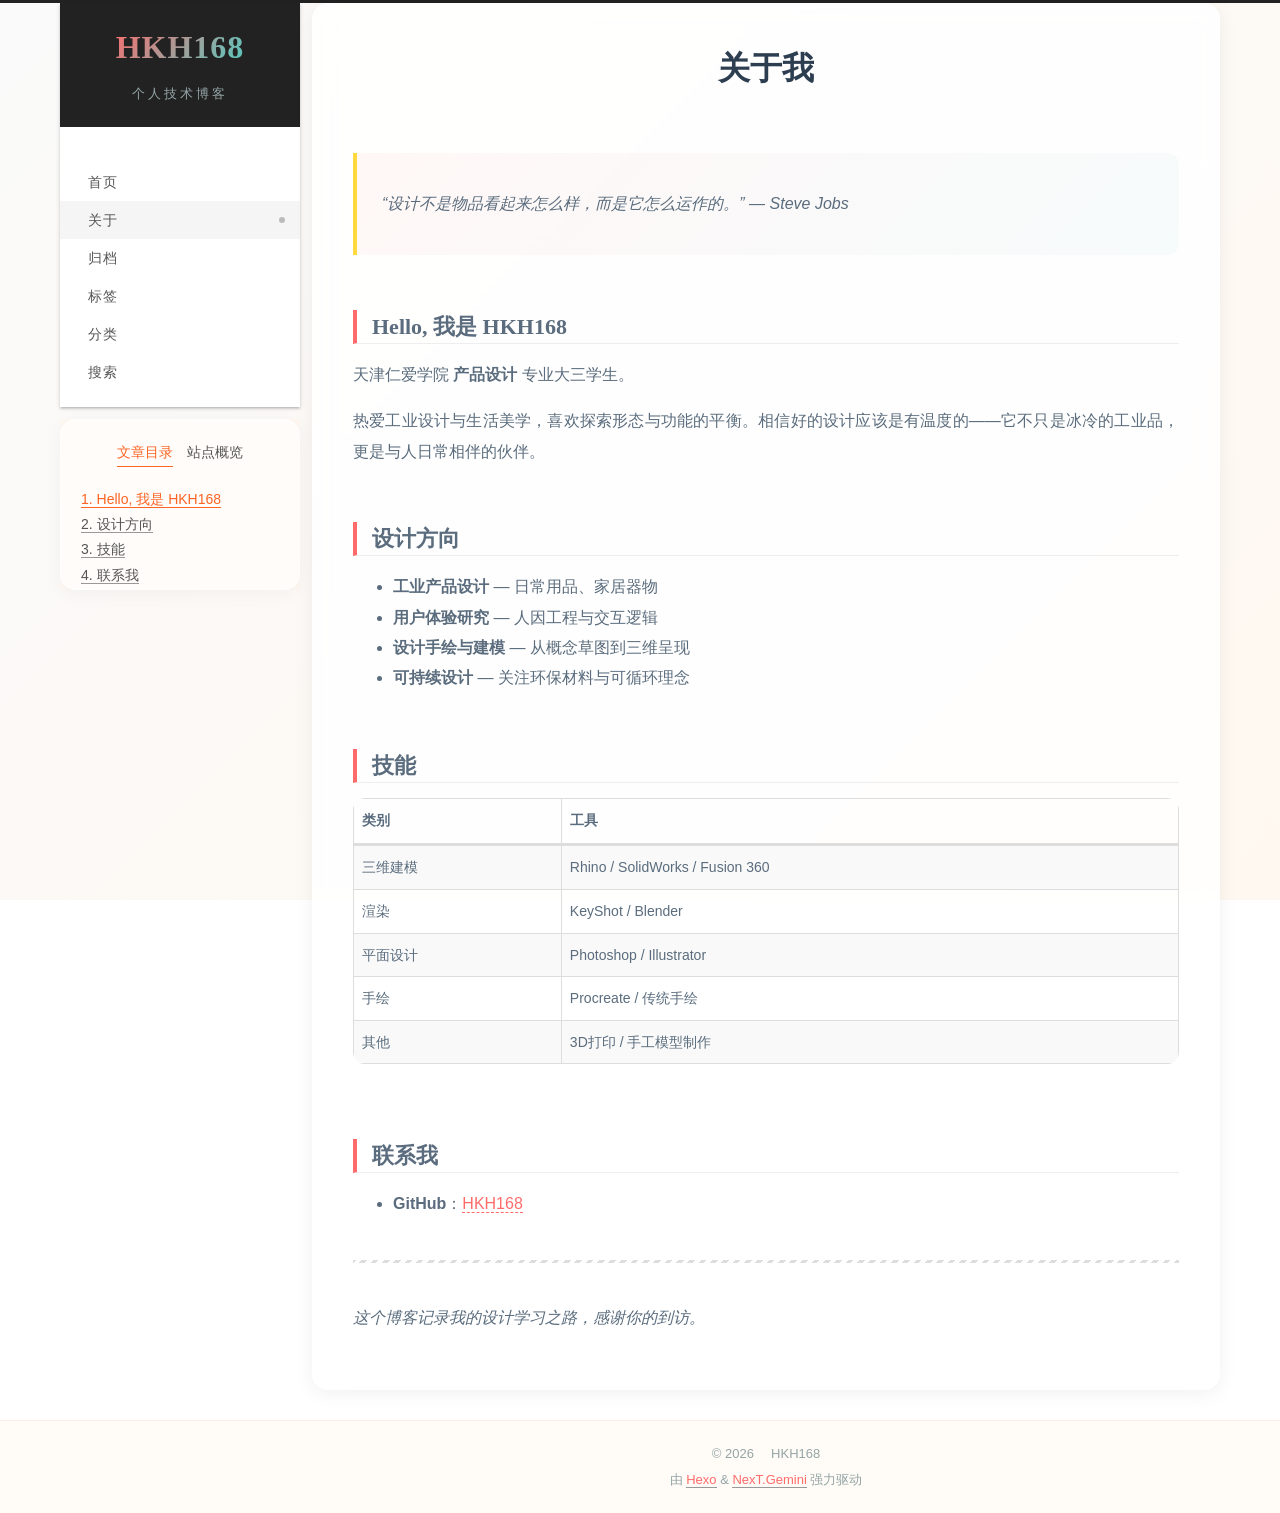
==== about/index.html @ cc3090f2 "Site updated: 2026-09-03 15:26:54" ====
<!DOCTYPE html>
<html lang="zh-CN">
<head>
  <meta charset="UTF-8">
<meta name="viewport" content="width=device-width">
<meta name="theme-color" content="#222" media="(prefers-color-scheme: light)">
<meta name="theme-color" content="#222" media="(prefers-color-scheme: dark)"><meta name="generator" content="Hexo 8.1.2">

  <link rel="apple-touch-icon" sizes="180x180" href="/images/apple-touch-icon-next.png">
  <link rel="icon" type="image/png" sizes="32x32" href="/images/favicon-32x32-next.png">
  <link rel="icon" type="image/png" sizes="16x16" href="/images/favicon-16x16-next.png">
  <link rel="mask-icon" href="/images/logo.svg" color="#222">

<link rel="stylesheet" href="/css/main.css">



<link rel="stylesheet" href="https://cdnjs.cloudflare.com/ajax/libs/font-awesome/7.0.0/css/all.min.css" integrity="sha256-VHqXKFhhMxcpubYf9xiWdCiojEbY9NexQ4jh8AxbvcM=" crossorigin="anonymous">
  <link rel="stylesheet" href="https://cdnjs.cloudflare.com/ajax/libs/animate.css/3.1.1/animate.min.css" integrity="sha256-PR7ttpcvz8qrF57fur/yAx1qXMFJeJFiA6pSzWi0OIE=" crossorigin="anonymous">

<script class="next-config" data-name="main" type="application/json">{"hostname":"hkh168.github.io","root":"/","images":"/images","scheme":"Gemini","darkmode":true,"version":"8.29.0","exturl":false,"sidebar":{"position":"left","width_expanded":320,"width_dual_column":240,"display":"post","padding":18,"offset":12},"hljswrap":true,"codeblock":{"theme":{"light":"default","dark":"dark"},"prism":{"light":"prism","dark":"prism-dark"},"copy_button":{"enable":true,"style":"flat"},"fold":{"enable":false,"height":500},"language":false},"bookmark":{"enable":false,"color":"#222","save":"auto"},"mediumzoom":false,"pangu":false,"comments":{"style":"tabs","active":null,"storage":true,"lazyload":false,"nav":null},"stickytabs":false,"motion":{"enable":true,"async":true,"duration":200,"transition":{"menu_item":"fadeInDown","post_block":"fadeInUp","post_header":"slideDownIn","post_body":"slideDownIn","coll_header":"slideUpIn","sidebar":"slideUpIn"}},"i18n":{"placeholder":"搜索...","empty":"没有找到任何搜索结果：${query}","hits_time":"找到 ${hits} 个搜索结果（用时 ${time} 毫秒）","hits":"找到 ${hits} 个搜索结果"},"path":"/search.json","localsearch":{"enable":true,"top_n_per_article":1,"unescape":false,"preload":false}}</script><script src="/js/config.js" defer></script>

    <meta name="description" content="“设计不是物品看起来怎么样，而是它怎么运作的。” — Steve Jobs  Hello, 我是 HKH168天津仁爱学院 产品设计 专业大三学生。 热爱工业设计与生活美学，喜欢探索形态与功能的平衡。相信好的设计应该是有温度的——它不只是冰冷的工业品，更是与人日常相伴的伙伴。 设计方向 工业产品设计 — 日常用品、家居器物 用户体验研究 — 人因工程与交互逻辑 设计手绘与建模 — 从概念草图到三">
<meta property="og:type" content="website">
<meta property="og:title" content="关于我">
<meta property="og:url" content="https://hkh168.github.io/about/index.html">
<meta property="og:site_name" content="HKH168">
<meta property="og:description" content="“设计不是物品看起来怎么样，而是它怎么运作的。” — Steve Jobs  Hello, 我是 HKH168天津仁爱学院 产品设计 专业大三学生。 热爱工业设计与生活美学，喜欢探索形态与功能的平衡。相信好的设计应该是有温度的——它不只是冰冷的工业品，更是与人日常相伴的伙伴。 设计方向 工业产品设计 — 日常用品、家居器物 用户体验研究 — 人因工程与交互逻辑 设计手绘与建模 — 从概念草图到三">
<meta property="og:locale" content="zh_CN">
<meta property="article:published_time" content="2026-09-02T16:00:00.000Z">
<meta property="article:modified_time" content="2026-09-03T07:25:34.455Z">
<meta property="article:author" content="HKH168">
<meta property="article:tag" content="blog, tech">
<meta name="twitter:card" content="summary">


<link rel="canonical" href="https://hkh168.github.io/about/">


<script class="next-config" data-name="page" type="application/json">{"sidebar":"","isHome":false,"isPost":false,"lang":"zh-CN","comments":true,"permalink":"https://hkh168.github.io/about/index.html","path":"about/index.html","title":"关于我"}</script>

<script class="next-config" data-name="calendar" type="application/json">""</script>
<title>关于我 | HKH168
</title>
  








  
<script src="/js/utils.js" defer></script><script src="/js/motion.js" defer></script><script src="/js/sidebar.js" defer></script><script src="/js/next-boot.js" defer></script>

  <script src="https://cdnjs.cloudflare.com/ajax/libs/hexo-generator-searchdb/1.5.0/search.js" integrity="sha256-xFC6PJ82SL9b3WkGjFavNiA9gm5z6UBxWPiu4CYjptg=" crossorigin="anonymous" defer></script>
<script src="/js/third-party/search/local-search.js" defer></script>







  





  <noscript>
    <link rel="stylesheet" href="/css/noscript.css">
  </noscript>
</head>

<body itemscope itemtype="http://schema.org/WebPage" class="use-motion">
  <div class="headband"></div>

  <main class="main">
    <div class="column">
      <header class="header" itemscope itemtype="http://schema.org/WPHeader"><div class="site-brand-container">
  <div class="site-nav-toggle">
    <div class="toggle" aria-label="切换导航栏" role="button">
        <span class="toggle-line"></span>
        <span class="toggle-line"></span>
        <span class="toggle-line"></span>
    </div>
  </div>

  <div class="site-meta">

    <a href="/" class="brand" rel="start">
      <i class="logo-line"></i>
      <p class="site-title">HKH168</p>
      <i class="logo-line"></i>
    </a>
      <p class="site-subtitle" itemprop="description">个人技术博客</p>
  </div>

  <div class="site-nav-right">
    <div class="toggle popup-trigger" aria-label="搜索" role="button">
        <i class="fa fa-search fa-fw fa-lg"></i>
    </div>
  </div>
</div>



<nav class="site-nav">
  <ul class="main-menu menu"><li class="menu-item menu-item-home"><a href="/" rel="section"><i class="fa fa-home fa-fw"></i>首页</a></li><li class="menu-item menu-item-about"><a href="/about/" rel="section"><i class="fa fa-user fa-fw"></i>关于</a></li><li class="menu-item menu-item-archives"><a href="/archives/" rel="section"><i class="fa fa-archive fa-fw"></i>归档</a></li><li class="menu-item menu-item-tags"><a href="/tags/" rel="section"><i class="fa fa-tags fa-fw"></i>标签</a></li><li class="menu-item menu-item-categories"><a href="/categories/" rel="section"><i class="fa fa-th fa-fw"></i>分类</a></li>
      <li class="menu-item menu-item-search">
        <a role="button" class="popup-trigger"><i class="fa fa-search fa-fw"></i>搜索
        </a>
      </li>
  </ul>
</nav>



  <div class="search-pop-overlay">
    <div class="popup search-popup">
      <div class="search-header">
        <span class="search-icon">
          <i class="fa fa-search"></i>
        </span>
        <div class="search-input-container">
          <input autocomplete="off" autocapitalize="off" maxlength="80"
                placeholder="搜索..." spellcheck="false"
                type="search" class="search-input">
        </div>
        <span class="popup-btn-close" role="button">
          <i class="fa fa-times-circle"></i>
        </span>
      </div>
      <div class="search-result-container">
        <div class="search-result-icon">
          <i class="fa fa-spinner fa-pulse fa-5x"></i>
        </div>
      </div>
    </div>
  </div>

</header>
        
  
  <aside class="sidebar">

    <div class="sidebar-inner sidebar-nav-active sidebar-toc-active">
      <ul class="sidebar-nav">
        <li class="sidebar-nav-toc">
          文章目录
        </li>
        <li class="sidebar-nav-overview">
          站点概览
        </li>
      </ul>

      <div class="sidebar-panel-container">
        <!--noindex-->
        <div class="post-toc-wrap sidebar-panel">
            <div class="post-toc animated"><ol class="nav"><li class="nav-item nav-level-2"><a class="nav-link" href="#Hello-%E6%88%91%E6%98%AF-HKH168"><span class="nav-number">1.</span> <span class="nav-text">Hello, 我是 HKH168</span></a></li><li class="nav-item nav-level-2"><a class="nav-link" href="#%E8%AE%BE%E8%AE%A1%E6%96%B9%E5%90%91"><span class="nav-number">2.</span> <span class="nav-text">设计方向</span></a></li><li class="nav-item nav-level-2"><a class="nav-link" href="#%E6%8A%80%E8%83%BD"><span class="nav-number">3.</span> <span class="nav-text">技能</span></a></li><li class="nav-item nav-level-2"><a class="nav-link" href="#%E8%81%94%E7%B3%BB%E6%88%91"><span class="nav-number">4.</span> <span class="nav-text">联系我</span></a></li></ol></div>
        </div>
        <!--/noindex-->

        <div class="site-overview-wrap sidebar-panel">
          <div class="site-author animated" itemprop="author" itemscope itemtype="http://schema.org/Person">
    <img class="site-author-image" itemprop="image" alt="HKH168"
      src="/images/avatar.jpg">
  <p class="site-author-name" itemprop="name">HKH168</p>
  <div class="site-description" itemprop="description">记录学习与思考</div>
</div>
<div class="site-state-wrap animated">
  <nav class="site-state">
      <div class="site-state-item site-state-posts">
        <a href="/archives/">
          <span class="site-state-item-count">2</span>
          <span class="site-state-item-name">日志</span>
        </a>
      </div>
      <div class="site-state-item site-state-tags">
        <span class="site-state-item-count">2</span>
        <span class="site-state-item-name">标签</span>
      </div>
  </nav>
</div>
  <div class="links-of-author animated">
      <span class="links-of-author-item">
        <a href="https://github.com/HKH168" title="GitHub → https:&#x2F;&#x2F;github.com&#x2F;HKH168" rel="noopener me external nofollow noreferrer" target="_blank"><i class="fa fa-github fa-fw"></i>GitHub</a>
      </span>
      <span class="links-of-author-item">
        <a href="mailto:hkh168@outlook.com" title="Email → mailto:hkh168@outlook.com" rel="noopener me external nofollow noreferrer" target="_blank"><i class="fa fa-envelope fa-fw"></i>Email</a>
      </span>
  </div>
  <div class="cc-license animated" itemprop="license">
    <a href="https://creativecommons.org/licenses/by-nc-sa/4.0/deed.zh" class="cc-opacity" rel="noopener external nofollow noreferrer" target="_blank"><img src="https://cdnjs.cloudflare.com/ajax/libs/creativecommons-vocabulary/2020.11.3/assets/license_badges/small/by_nc_sa.svg" alt="Creative Commons"></a>
  </div>

        </div>
      </div>
        <div class="back-to-top animated" role="button" aria-label="返回顶部">
          <i class="fa fa-arrow-up"></i>
          <span>0%</span>
        </div>
    </div>

    
  </aside>


    </div>

    <div class="main-inner page posts-expand">


    
    
    
    <div class="post-block" lang="zh-CN"><header class="post-header">

<h1 class="post-title" itemprop="name headline">关于我
</h1>

<div class="post-meta-container">
</div>

</header>

      
      
      
      <div class="post-body">
          <blockquote>
<p>“设计不是物品看起来怎么样，而是它怎么运作的。” — Steve Jobs</p>
</blockquote>
<h2 id="Hello-我是-HKH168"><a href="#Hello-我是-HKH168" class="headerlink" title="Hello, 我是 HKH168"></a>Hello, 我是 HKH168</h2><p>天津仁爱学院 <strong>产品设计</strong> 专业大三学生。</p>
<p>热爱工业设计与生活美学，喜欢探索形态与功能的平衡。相信好的设计应该是有温度的——它不只是冰冷的工业品，更是与人日常相伴的伙伴。</p>
<h2 id="设计方向"><a href="#设计方向" class="headerlink" title="设计方向"></a>设计方向</h2><ul>
<li><strong>工业产品设计</strong> — 日常用品、家居器物</li>
<li><strong>用户体验研究</strong> — 人因工程与交互逻辑</li>
<li><strong>设计手绘与建模</strong> — 从概念草图到三维呈现</li>
<li><strong>可持续设计</strong> — 关注环保材料与可循环理念</li>
</ul>
<h2 id="技能"><a href="#技能" class="headerlink" title="技能"></a>技能</h2><table>
<thead>
<tr>
<th>类别</th>
<th>工具</th>
</tr>
</thead>
<tbody><tr>
<td>三维建模</td>
<td>Rhino &#x2F; SolidWorks &#x2F; Fusion 360</td>
</tr>
<tr>
<td>渲染</td>
<td>KeyShot &#x2F; Blender</td>
</tr>
<tr>
<td>平面设计</td>
<td>Photoshop &#x2F; Illustrator</td>
</tr>
<tr>
<td>手绘</td>
<td>Procreate &#x2F; 传统手绘</td>
</tr>
<tr>
<td>其他</td>
<td>3D打印 &#x2F; 手工模型制作</td>
</tr>
</tbody></table>
<h2 id="联系我"><a href="#联系我" class="headerlink" title="联系我"></a>联系我</h2><ul>
<li><strong>GitHub</strong>：<a target="_blank" rel="noopener external nofollow noreferrer" href="https://github.com/HKH168">HKH168</a></li>
</ul>
<hr>
<p><em>这个博客记录我的设计学习之路，感谢你的到访。</em></p>

      </div>
      
      
      
    </div>

    
    


</div>
  </main>

  <footer class="footer">
    <div class="footer-inner">

  <div class="copyright">
    &copy; 
    <span itemprop="copyrightYear">2026</span>
    <span class="with-love">
      <i class="fa fa-heart"></i>
    </span>
    <span class="author" itemprop="copyrightHolder">HKH168</span>
  </div>
  <div class="powered-by">由 <a href="https://hexo.io/" rel="noopener external nofollow noreferrer" target="_blank">Hexo</a> & <a href="https://theme-next.js.org/" rel="noopener external nofollow noreferrer" target="_blank">NexT.Gemini</a> 强力驱动
  </div>

    </div>
  </footer>

  
  <div class="toggle sidebar-toggle" role="button">
    <span class="toggle-line"></span>
    <span class="toggle-line"></span>
    <span class="toggle-line"></span>
  </div>
  <div class="sidebar-dimmer"></div>
  <div class="reading-progress-bar"></div>

<noscript>
  <div class="noscript-warning">Theme NexT works best with JavaScript enabled</div>
</noscript>

</body>
</html>
---- css/main.css ----
:root {
  --body-bg-color: #eee;
  --content-bg-color: #fff;
  --card-bg-color: #f5f5f5;
  --text-color: #555;
  --selection-bg: #262a30;
  --selection-color: #eee;
  --blockquote-color: #666;
  --link-color: #555;
  --link-hover-color: #222;
  --brand-color: #fff;
  --brand-hover-color: #fff;
  --table-row-odd-bg-color: #f9f9f9;
  --table-row-hover-bg-color: #f5f5f5;
  --menu-item-bg-color: #f5f5f5;
  --theme-color: #222;
  --btn-default-bg: #fff;
  --btn-default-color: #555;
  --btn-default-border-color: #555;
  --btn-default-hover-bg: #222;
  --btn-default-hover-color: #fff;
  --btn-default-hover-border-color: #222;
  --highlight-background: #f3f3f3;
  --highlight-foreground: #444;
  --highlight-gutter-background: #e1e1e1;
  --highlight-gutter-foreground: #555;
  color-scheme: light;
}
@media (prefers-color-scheme: dark) {
  :root {
    --body-bg-color: #282828;
    --content-bg-color: #333;
    --card-bg-color: #555;
    --text-color: #ccc;
    --selection-bg: #bbb;
    --selection-color: #333;
    --blockquote-color: #bbb;
    --link-color: #ccc;
    --link-hover-color: #eee;
    --brand-color: #ddd;
    --brand-hover-color: #ddd;
    --table-row-odd-bg-color: #282828;
    --table-row-hover-bg-color: #363636;
    --menu-item-bg-color: #555;
    --theme-color: #222;
    --btn-default-bg: #222;
    --btn-default-color: #ccc;
    --btn-default-border-color: #555;
    --btn-default-hover-bg: #666;
    --btn-default-hover-color: #ccc;
    --btn-default-hover-border-color: #666;
    --highlight-background: #303030;
    --highlight-foreground: #ddd;
    --highlight-gutter-background: #414141;
    --highlight-gutter-foreground: #cbcbcb;
    color-scheme: dark;
  }
  img {
    opacity: 0.75;
  }
  img:hover {
    opacity: 0.9;
  }
  iframe {
    color-scheme: light;
  }
}
html {
  line-height: 1.15; /* 1 */
  -webkit-text-size-adjust: 100%; /* 2 */
}
body {
  margin: 0;
}
main {
  display: block;
}
h1 {
  font-size: 2em;
  margin: 0.67em 0;
}
hr {
  box-sizing: content-box; /* 1 */
  height: 0; /* 1 */
  overflow: visible; /* 2 */
}
pre {
  font-family: monospace, monospace; /* 1 */
  font-size: 1em; /* 2 */
}
a {
  background: transparent;
}
abbr[title] {
  border-bottom: none; /* 1 */
  text-decoration: underline; /* 2 */
  text-decoration: underline dotted; /* 2 */
}
b,
strong {
  font-weight: bolder;
}
code,
kbd,
samp {
  font-family: monospace, monospace; /* 1 */
  font-size: 1em; /* 2 */
}
small {
  font-size: 80%;
}
sub,
sup {
  font-size: 75%;
  line-height: 0;
  position: relative;
  vertical-align: baseline;
}
sub {
  bottom: -0.25em;
}
sup {
  top: -0.5em;
}
img {
  border-style: none;
}
button,
input,
optgroup,
select,
textarea {
  font-family: inherit; /* 1 */
  font-size: 100%; /* 1 */
  line-height: 1.15; /* 1 */
  margin: 0; /* 2 */
}
button,
input {
/* 1 */
  overflow: visible;
}
button,
select {
/* 1 */
  text-transform: none;
}
button,
[type='button'],
[type='reset'],
[type='submit'] {
  -webkit-appearance: button;
}
button::-moz-focus-inner,
[type='button']::-moz-focus-inner,
[type='reset']::-moz-focus-inner,
[type='submit']::-moz-focus-inner {
  border-style: none;
  padding: 0;
}
button:-moz-focusring,
[type='button']:-moz-focusring,
[type='reset']:-moz-focusring,
[type='submit']:-moz-focusring {
  outline: 1px dotted ButtonText;
}
fieldset {
  padding: 0.35em 0.75em 0.625em;
}
legend {
  box-sizing: border-box; /* 1 */
  color: inherit; /* 2 */
  display: table; /* 1 */
  max-width: 100%; /* 1 */
  padding: 0; /* 3 */
  white-space: normal; /* 1 */
}
progress {
  vertical-align: baseline;
}
textarea {
  overflow: auto;
}
[type='checkbox'],
[type='radio'] {
  box-sizing: border-box; /* 1 */
  padding: 0; /* 2 */
}
[type='number']::-webkit-inner-spin-button,
[type='number']::-webkit-outer-spin-button {
  height: auto;
}
[type='search'] {
  outline-offset: -2px; /* 2 */
  -webkit-appearance: textfield; /* 1 */
}
[type='search']::-webkit-search-decoration {
  -webkit-appearance: none;
}
::-webkit-file-upload-button {
  font: inherit; /* 2 */
  -webkit-appearance: button; /* 1 */
}
details {
  display: block;
}
summary {
  display: list-item;
}
template {
  display: none;
}
[hidden] {
  display: none;
}
::selection {
  background: var(--selection-bg);
  color: var(--selection-color);
}
html,
body {
  height: 100%;
}
body {
  background: var(--body-bg-color);
  box-sizing: border-box;
  color: var(--text-color);
  font-family: Lato, 'PingFang SC', 'Microsoft YaHei', sans-serif;
  font-size: 1em;
  line-height: 2;
  min-height: 100%;
  position: relative;
  transition: padding 0.2s ease-in-out;
}
h1,
h2,
h3,
h4,
h5,
h6 {
  font-family: Lato, 'PingFang SC', 'Microsoft YaHei', sans-serif;
  font-weight: bold;
  line-height: 1.5;
  margin: 30px 0 15px;
}
h1 {
  font-size: 1.5em;
}
h2 {
  font-size: 1.375em;
}
h3 {
  font-size: 1.25em;
}
h4 {
  font-size: 1.125em;
}
h5 {
  font-size: 1em;
}
h6 {
  font-size: 0.875em;
}
a {
  border-bottom: 1px solid #999;
  color: var(--link-color);
  cursor: pointer;
  outline: 0;
  text-decoration: none;
  overflow-wrap: break-word;
}
a:hover {
  border-bottom-color: var(--link-hover-color);
  color: var(--link-hover-color);
}
iframe,
img,
video,
embed {
  display: block;
  margin-left: auto;
  margin-right: auto;
  max-width: 100%;
}
hr {
  background-image: repeating-linear-gradient(-45deg, #ddd, #ddd 4px, transparent 4px, transparent 8px);
  border: 0;
  height: 3px;
  margin: 40px 0;
}
blockquote {
  border-left: 4px solid #ddd;
  color: var(--blockquote-color);
  margin: 0;
  padding: 0 15px;
}
blockquote cite::before {
  content: '-';
  padding: 0 5px;
}
dt {
  font-weight: bold;
}
dd {
  margin: 0;
  padding: 0;
}
.table-container {
  overflow: auto;
}
table {
  border-collapse: collapse;
  border-spacing: 0;
  font-size: 0.875em;
  margin: 0 0 20px;
  width: 100%;
}
tbody tr:nth-of-type(odd) {
  background: var(--table-row-odd-bg-color);
}
tbody tr:hover {
  background: var(--table-row-hover-bg-color);
}
caption,
th,
td {
  padding: 8px;
}
th,
td {
  border: 1px solid #ddd;
  border-bottom: 3px solid #ddd;
}
th {
  font-weight: 700;
  padding-bottom: 10px;
}
td {
  border-bottom-width: 1px;
}
.btn {
  background: var(--btn-default-bg);
  border: 2px solid var(--btn-default-border-color);
  border-radius: 2px;
  color: var(--btn-default-color);
  display: inline-block;
  font-size: 0.875em;
  line-height: 2;
  padding: 0 20px;
  transition: background-color 0.2s ease-in-out;
}
.btn:hover {
  background: var(--btn-default-hover-bg);
  border-color: var(--btn-default-hover-border-color);
  color: var(--btn-default-hover-color);
}
.btn + .btn {
  margin: 0 0 8px 8px;
}
.btn .fa-fw {
  text-align: left;
  width: 1.285714285714286em;
}
.toggle {
  line-height: 0;
}
.toggle .toggle-line {
  background: #fff;
  display: block;
  height: 2px;
  left: 0;
  position: relative;
  top: 0;
  transition: 0.4s;
  transition-property: left, opacity, top, transform, width;
  width: 100%;
}
.toggle .toggle-line:first-child {
  margin-top: 1px;
}
.toggle .toggle-line:not(:first-child) {
  margin-top: 4px;
}
.toggle.toggle-arrow :first-child {
  left: 50%;
  top: 2px;
  transform: rotate(45deg);
  width: 50%;
}
.toggle.toggle-arrow :last-child {
  left: 50%;
  top: -2px;
  transform: rotate(-45deg);
  width: 50%;
}
.toggle.toggle-close :nth-child(2) {
  opacity: 0;
}
.toggle.toggle-close :first-child {
  top: 6px;
  transform: rotate(45deg);
}
.toggle.toggle-close :last-child {
  top: -6px;
  transform: rotate(-45deg);
}
pre code.hljs {
  display: block;
  overflow-x: auto;
  padding: 1em
}
code.hljs {
  padding: 3px 5px
}
/*!
  Theme: Default
  Description: Original highlight.js style
  Author: (c) Ivan Sagalaev <maniac@softwaremaniacs.org>
  Maintainer: @highlightjs/core-team
  Website: https://highlightjs.org/
  License: see project LICENSE
  Touched: 2021
*/
/*
This is left on purpose making default.css the single file that can be lifted
as-is from the repository directly without the need for a build step

Typically this "required" baseline CSS is added by `makestuff.js` during build.
*/
pre code.hljs {
  display: block;
  overflow-x: auto;
  padding: 1em
}
code.hljs {
  padding: 3px 5px
}
/* end baseline CSS */
.hljs {
  background: #F3F3F3;
  color: #444
}
/* Base color: saturation 0; */
.hljs-subst {
  /* default */
  
}
/* purposely ignored */
.hljs-formula,
.hljs-attr,
.hljs-property,
.hljs-params {
  
}
.hljs-comment {
  color: #697070
}
.hljs-tag,
.hljs-punctuation {
  color: #444a
}
.hljs-tag .hljs-name,
.hljs-tag .hljs-attr {
  color: #444
}
.hljs-keyword,
.hljs-attribute,
.hljs-selector-tag,
.hljs-meta .hljs-keyword,
.hljs-doctag,
.hljs-name {
  font-weight: bold
}
/* User color: hue: 0 */
.hljs-type,
.hljs-string,
.hljs-number,
.hljs-selector-id,
.hljs-selector-class,
.hljs-quote,
.hljs-template-tag,
.hljs-deletion {
  color: #880000
}
.hljs-title,
.hljs-section {
  color: #880000;
  font-weight: bold
}
.hljs-regexp,
.hljs-symbol,
.hljs-variable,
.hljs-template-variable,
.hljs-link,
.hljs-selector-attr,
.hljs-operator,
.hljs-selector-pseudo {
  color: #ab5656
}
/* Language color: hue: 90; */
.hljs-literal {
  color: #695
}
.hljs-built_in,
.hljs-bullet,
.hljs-code,
.hljs-addition {
  color: #397300
}
/* Meta color: hue: 200 */
.hljs-meta {
  color: #1f7199
}
.hljs-meta .hljs-string {
  color: #38a
}
/* Misc effects */
.hljs-emphasis {
  font-style: italic
}
.hljs-strong {
  font-weight: bold
}
@media (prefers-color-scheme: dark) {
pre code.hljs {
  display: block;
  overflow-x: auto;
  padding: 1em
}
code.hljs {
  padding: 3px 5px
}
/*

Dark style from softwaremaniacs.org (c) Ivan Sagalaev <Maniac@SoftwareManiacs.Org>

*/
.hljs {
  color: #ddd;
  background: #303030
}
.hljs-keyword,
.hljs-selector-tag,
.hljs-literal,
.hljs-section,
.hljs-link {
  color: white
}
.hljs-subst {
  /* default */
  
}
.hljs-string,
.hljs-title,
.hljs-name,
.hljs-type,
.hljs-attribute,
.hljs-symbol,
.hljs-bullet,
.hljs-built_in,
.hljs-addition,
.hljs-variable,
.hljs-template-tag,
.hljs-template-variable {
  color: #d88
}
.hljs-comment,
.hljs-quote,
.hljs-deletion,
.hljs-meta {
  color: #979797
}
.hljs-keyword,
.hljs-selector-tag,
.hljs-literal,
.hljs-title,
.hljs-section,
.hljs-doctag,
.hljs-type,
.hljs-name,
.hljs-strong {
  font-weight: bold
}
.hljs-emphasis {
  font-style: italic
}
}
.highlight:hover .copy-btn,
.code-container:hover .copy-btn {
  opacity: 1;
}
.code-container {
  position: relative;
}
.code-lang {
  font-size: 40px;
  line-height: 1;
  opacity: 0.1;
  pointer-events: none;
  position: absolute;
  right: 5px;
}
.copy-btn {
  color: #333;
  cursor: pointer;
  line-height: 1.6;
  opacity: 0;
  padding: 2px 6px;
  position: absolute;
  transition: opacity 0.2s ease-in-out;
  background: #fff;
  border: 0;
  font-size: 0.8125em;
  right: 0;
  top: 0;
}
code,
kbd,
figure.highlight,
pre {
  background: var(--highlight-background);
  color: var(--highlight-foreground);
}
figure.highlight,
pre {
  line-height: 1.6;
  margin: 0 auto 20px;
}
figure.highlight figcaption,
pre .caption {
  background: var(--highlight-gutter-background);
  color: var(--highlight-foreground);
  display: flow-root;
  font-size: 0.875em;
  line-height: 1.2;
  padding: 0.5em;
}
figure.highlight figcaption a,
pre .caption a {
  color: var(--highlight-foreground);
  float: right;
}
figure.highlight figcaption a:hover,
pre .caption a:hover {
  border-bottom-color: var(--highlight-foreground);
}
pre,
code {
  font-family: consolas, Menlo, monospace, 'PingFang SC', 'Microsoft YaHei';
}
code {
  border-radius: 3px;
  font-size: 0.875em;
  padding: 2px 4px;
  overflow-wrap: break-word;
}
kbd {
  border: 2px solid #ccc;
  border-radius: 0.2em;
  box-shadow: 0.1em 0.1em 0.2em rgba(0,0,0,0.1);
  font-family: inherit;
  padding: 0.1em 0.3em;
  white-space: nowrap;
}
figure.highlight {
  overflow: auto;
  position: relative;
  color-scheme: light;
}
@media (prefers-color-scheme: dark) {
  figure.highlight {
    color-scheme: dark;
  }
}
figure.highlight pre {
  border: 0;
  margin: 0;
  padding: 10px 0;
}
figure.highlight table {
  border: 0;
  margin: 0;
  width: auto;
}
figure.highlight td {
  border: 0;
  padding: 0;
}
figure.highlight .gutter {
  -webkit-user-select: none;
  user-select: none;
}
figure.highlight .gutter pre {
  background: var(--highlight-gutter-background);
  color: var(--highlight-gutter-foreground);
  padding-left: 10px;
  padding-right: 10px;
  text-align: right;
}
figure.highlight .code pre {
  padding-left: 10px;
  width: 100%;
}
figure.highlight .marked {
  background: rgba(0,0,0,0.3);
}
pre .caption {
  margin-bottom: 10px;
}
.gist table {
  width: auto;
}
.gist table td {
  border: 0;
}
pre {
  overflow: auto;
  padding: 10px;
}
pre code {
  background: none;
  padding: 0;
  text-shadow: none;
}
.blockquote-center {
  border-left: 0;
  margin: 40px 0;
  padding: 0;
  position: relative;
  text-align: center;
}
.blockquote-center::before,
.blockquote-center::after {
  left: 0;
  line-height: 1;
  opacity: 0.6;
  position: absolute;
  width: 100%;
}
.blockquote-center::before {
  border-top: 1px solid #ccc;
  text-align: left;
  top: -20px;
  content: '\f10d';
  font-family: 'Font Awesome 7 Free';
  font-weight: 900;
}
.blockquote-center::after {
  border-bottom: 1px solid #ccc;
  bottom: -20px;
  text-align: right;
  content: '\f10e';
  font-family: 'Font Awesome 7 Free';
  font-weight: 900;
}
.blockquote-center p,
.blockquote-center div {
  text-align: center;
}
.group-picture {
  margin-bottom: 20px;
}
.group-picture .group-picture-row {
  display: flex;
  gap: 3px;
  margin-bottom: 3px;
}
.group-picture .group-picture-column {
  flex: 1;
}
.group-picture .group-picture-column img {
  height: 100%;
  margin: 0;
  object-fit: cover;
  width: 100%;
}
.post-body .label {
  color: #555;
  padding: 0 2px;
}
.post-body .label.default {
  background: #f0f0f0;
}
.post-body .label.primary {
  background: #efe6f7;
}
.post-body .label.info {
  background: #e5f2f8;
}
.post-body .label.success {
  background: #e7f4e9;
}
.post-body .label.warning {
  background: #fcf6e1;
}
.post-body .label.danger {
  background: #fae8eb;
}
.post-body .link-grid {
  display: grid;
  grid-gap: 1.5rem;
  gap: 1.5rem;
  grid-template-columns: repeat(auto-fill, minmax(300px, 1fr));
  margin-bottom: 20px;
  padding: 1rem;
}
.post-body .link-grid .link-grid-container {
  border: solid #ddd;
  box-shadow: 1rem 1rem 0.5rem rgba(0,0,0,0.5);
  min-height: 5rem;
  min-width: 0;
  padding: 0.5rem;
  position: relative;
  transition: background 0.3s;
}
.post-body .link-grid .link-grid-container:hover {
  animation: next-shake 0.5s;
  background: var(--card-bg-color);
}
.post-body .link-grid .link-grid-container:active {
  box-shadow: 0.5rem 0.5rem 0.25rem rgba(0,0,0,0.5);
  transform: translate(0.2rem, 0.2rem);
}
.post-body .link-grid .link-grid-container .link-grid-image {
  border: 1px solid #ddd;
  border-radius: 50%;
  box-sizing: border-box;
  height: 5rem;
  padding: 3px;
  position: absolute;
  width: 5rem;
}
.post-body .link-grid .link-grid-container p {
  margin: 0 1rem 0 6rem;
}
.post-body .link-grid .link-grid-container p:first-of-type {
  font-size: 1.2em;
}
.post-body .link-grid .link-grid-container p:last-of-type {
  font-size: 0.8em;
  line-height: 1.3rem;
  opacity: 0.7;
}
.post-body .link-grid .link-grid-container a {
  border: 0;
  height: 100%;
  left: 0;
  position: absolute;
  top: 0;
  width: 100%;
}
@keyframes next-shake {
  0% {
    transform: translate(1pt, 1pt) rotate(0deg);
  }
  10% {
    transform: translate(-1pt, -2pt) rotate(-1deg);
  }
  20% {
    transform: translate(-3pt, 0pt) rotate(1deg);
  }
  30% {
    transform: translate(3pt, 2pt) rotate(0deg);
  }
  40% {
    transform: translate(1pt, -1pt) rotate(1deg);
  }
  50% {
    transform: translate(-1pt, 2pt) rotate(-1deg);
  }
  60% {
    transform: translate(-3pt, 1pt) rotate(0deg);
  }
  70% {
    transform: translate(3pt, 1pt) rotate(-1deg);
  }
  80% {
    transform: translate(-1pt, -1pt) rotate(1deg);
  }
  90% {
    transform: translate(1pt, 2pt) rotate(0deg);
  }
  100% {
    transform: translate(1pt, -2pt) rotate(-1deg);
  }
}
.post-body .note {
  border-radius: 3px;
  margin-bottom: 20px;
  padding: 1em;
  position: relative;
  border: 1px solid #eee;
  border-left-width: 5px;
}
.post-body .note summary {
  cursor: pointer;
  outline: 0;
}
.post-body .note summary p {
  display: inline;
}
.post-body .note h2,
.post-body .note h3,
.post-body .note h4,
.post-body .note h5,
.post-body .note h6 {
  border-bottom: initial;
  margin: 0;
  padding-top: 0;
}
.post-body .note :first-child {
  margin-top: 0;
}
.post-body .note :last-child {
  margin-bottom: 0;
}
.post-body .note.default {
  border-left-color: #777;
}
.post-body .note.default h2,
.post-body .note.default h3,
.post-body .note.default h4,
.post-body .note.default h5,
.post-body .note.default h6 {
  color: #777;
}
.post-body .note.primary {
  border-left-color: #6f42c1;
}
.post-body .note.primary h2,
.post-body .note.primary h3,
.post-body .note.primary h4,
.post-body .note.primary h5,
.post-body .note.primary h6 {
  color: #6f42c1;
}
.post-body .note.info {
  border-left-color: #428bca;
}
.post-body .note.info h2,
.post-body .note.info h3,
.post-body .note.info h4,
.post-body .note.info h5,
.post-body .note.info h6 {
  color: #428bca;
}
.post-body .note.success {
  border-left-color: #5cb85c;
}
.post-body .note.success h2,
.post-body .note.success h3,
.post-body .note.success h4,
.post-body .note.success h5,
.post-body .note.success h6 {
  color: #5cb85c;
}
.post-body .note.warning {
  border-left-color: #f0ad4e;
}
.post-body .note.warning h2,
.post-body .note.warning h3,
.post-body .note.warning h4,
.post-body .note.warning h5,
.post-body .note.warning h6 {
  color: #f0ad4e;
}
.post-body .note.danger {
  border-left-color: #d9534f;
}
.post-body .note.danger h2,
.post-body .note.danger h3,
.post-body .note.danger h4,
.post-body .note.danger h5,
.post-body .note.danger h6 {
  color: #d9534f;
}
.post-body .tabs {
  margin-bottom: 20px;
}
.post-body .tabs,
.tabs-comment {
  padding-top: 10px;
}
.post-body .tabs ul.nav-tabs,
.tabs-comment ul.nav-tabs {
  background: var(--content-bg-color);
  display: flex;
  display: flex;
  flex-wrap: wrap;
  justify-content: center;
  margin: 0;
  padding: 0;
  position: sticky;
  top: 0;
  z-index: 5;
}
@media (max-width: 413px) {
  .post-body .tabs ul.nav-tabs,
  .tabs-comment ul.nav-tabs {
    display: block;
    margin-bottom: 5px;
  }
}
.post-body .tabs ul.nav-tabs li.tab,
.tabs-comment ul.nav-tabs li.tab {
  border-bottom: 1px solid #ddd;
  border-left: 1px solid transparent;
  border-right: 1px solid transparent;
  border-radius: 0 0 0 0;
  border-top: 3px solid transparent;
  flex-grow: 1;
  list-style-type: none;
}
@media (max-width: 413px) {
  .post-body .tabs ul.nav-tabs li.tab,
  .tabs-comment ul.nav-tabs li.tab {
    border-bottom: 1px solid transparent;
    border-left: 3px solid transparent;
    border-right: 1px solid transparent;
    border-top: 1px solid transparent;
  }
}
@media (max-width: 413px) {
  .post-body .tabs ul.nav-tabs li.tab,
  .tabs-comment ul.nav-tabs li.tab {
    border-radius: 0;
  }
}
.post-body .tabs ul.nav-tabs li.tab a,
.tabs-comment ul.nav-tabs li.tab a {
  border-bottom: initial;
  display: block;
  line-height: 1.8;
  padding: 0.25em 0.75em;
  text-align: center;
  transition: all 0.2s ease-out;
}
.post-body .tabs ul.nav-tabs li.tab a i[class^='fa'],
.tabs-comment ul.nav-tabs li.tab a i[class^='fa'] {
  width: 1.285714285714286em;
}
.post-body .tabs ul.nav-tabs li.tab.active,
.tabs-comment ul.nav-tabs li.tab.active {
  border-bottom-color: transparent;
  border-left-color: #ddd;
  border-right-color: #ddd;
  border-top-color: #fc6423;
}
@media (max-width: 413px) {
  .post-body .tabs ul.nav-tabs li.tab.active,
  .tabs-comment ul.nav-tabs li.tab.active {
    border-bottom-color: #ddd;
    border-left-color: #fc6423;
    border-right-color: #ddd;
    border-top-color: #ddd;
  }
}
.post-body .tabs ul.nav-tabs li.tab.active a,
.tabs-comment ul.nav-tabs li.tab.active a {
  cursor: default;
}
.post-body .tabs .tab-content,
.tabs-comment .tab-content {
  border: 1px solid #ddd;
  border-radius: 0 0 0 0;
  border-top-color: transparent;
}
@media (max-width: 413px) {
  .post-body .tabs .tab-content,
  .tabs-comment .tab-content {
    border-radius: 0;
    border-top-color: #ddd;
  }
}
.post-body .tabs .tab-content .tab-pane,
.tabs-comment .tab-content .tab-pane {
  padding: 20px 20px 0;
}
.post-body .tabs .tab-content .tab-pane:not(.active),
.tabs-comment .tab-content .tab-pane:not(.active) {
  display: none;
}
.pagination .prev,
.pagination .next,
.pagination .page-number,
.pagination .space {
  display: inline-block;
  margin: -1px 10px 0;
  padding: 0 10px;
}
@media (max-width: 767px) {
  .pagination .prev,
  .pagination .next,
  .pagination .page-number,
  .pagination .space {
    margin: 0 5px;
  }
}
.pagination .page-number.current {
  background: #ccc;
  border-color: #ccc;
  color: var(--content-bg-color);
}
.pagination {
  border-top: 1px solid #eee;
  margin: 120px 0 0;
  text-align: center;
}
.pagination .prev,
.pagination .next,
.pagination .page-number {
  border-bottom: 0;
  border-top: 1px solid #eee;
  transition: border-color 0.2s ease-in-out;
}
.pagination .prev:hover,
.pagination .next:hover,
.pagination .page-number:hover {
  border-top-color: var(--link-hover-color);
}
@media (max-width: 767px) {
  .pagination {
    border-top: 0;
  }
  .pagination .prev,
  .pagination .next,
  .pagination .page-number {
    border-bottom: 1px solid #eee;
    border-top: 0;
  }
  .pagination .prev:hover,
  .pagination .next:hover,
  .pagination .page-number:hover {
    border-bottom-color: var(--link-hover-color);
  }
}
.pagination .space {
  margin: 0;
  padding: 0;
}
.comments {
  margin-top: 60px;
  overflow: hidden;
}
.comment-button-group {
  display: flex;
  display: flex;
  flex-wrap: wrap;
  justify-content: center;
  justify-content: center;
  margin: 1em 0;
}
.comment-button-group .comment-button {
  margin: 0.1em 0.2em;
}
.comment-button-group .comment-button.active {
  background: var(--btn-default-hover-bg);
  border-color: var(--btn-default-hover-border-color);
  color: var(--btn-default-hover-color);
}
.comment-position {
  display: none;
}
.comment-position.active {
  display: block;
}
.tabs-comment {
  margin-top: 4em;
  padding-top: 0;
}
.tabs-comment .comments {
  margin-top: 0;
  padding-top: 0;
}
.headband {
  background: var(--theme-color);
  height: 3px;
}
@media (max-width: 991px) {
  .headband {
    display: none;
  }
}
.site-brand-container {
  display: flex;
  flex-shrink: 0;
  padding: 0 10px;
}
.use-motion .column,
.use-motion .site-brand-container .toggle {
  opacity: 0;
}
.site-meta {
  flex-grow: 1;
  text-align: center;
}
@media (max-width: 767px) {
  .site-meta {
    text-align: center;
  }
}
.custom-logo-image {
  margin-top: 20px;
}
@media (max-width: 991px) {
  .custom-logo-image {
    display: none;
  }
}
.brand {
  border-bottom: 0;
  color: var(--brand-color);
  display: inline-block;
  padding: 0;
}
.brand:hover {
  color: var(--brand-hover-color);
}
.site-title {
  font-family: Lato, 'PingFang SC', 'Microsoft YaHei', sans-serif;
  font-size: 1.375em;
  font-weight: normal;
  line-height: 1.5;
  margin: 0;
}
.site-subtitle {
  color: #ddd;
  font-size: 0.8125em;
  margin: 10px 10px 0;
}
.use-motion .site-title,
.use-motion .site-subtitle,
.use-motion .custom-logo-image {
  opacity: 0;
  position: relative;
  top: -10px;
}
.site-nav-toggle,
.site-nav-right {
  display: none;
}
@media (max-width: 767px) {
  .site-nav-toggle,
  .site-nav-right {
    display: flex;
    flex-direction: column;
    justify-content: center;
  }
}
.site-nav-toggle .toggle,
.site-nav-right .toggle {
  color: var(--text-color);
  padding: 10px;
  width: 22px;
}
.site-nav-toggle .toggle .toggle-line,
.site-nav-right .toggle .toggle-line {
  background: var(--text-color);
  border-radius: 1px;
}
@media (max-width: 767px) {
  .site-nav {
    --scroll-height: 0;
    height: 0;
    overflow: hidden;
    transition: 0.2s ease-in-out;
    transition-property: height, visibility;
    visibility: hidden;
  }
  body:not(.site-nav-on) .site-nav .animated {
    animation: none;
  }
  body.site-nav-on .site-nav {
    height: var(--scroll-height);
    visibility: unset;
  }
}
.menu {
  margin: 0;
  padding: 1em 0;
  text-align: center;
}
.menu-item {
  display: inline-block;
  list-style: none;
  margin: 0 10px;
}
@media (max-width: 767px) {
  .menu-item {
    display: block;
    margin-top: 10px;
  }
  .menu-item.menu-item-search {
    display: none;
  }
}
.menu-item a {
  border-bottom: 0;
  display: block;
  font-size: 0.8125em;
  transition: border-color 0.2s ease-in-out;
}
.menu-item a:hover,
.menu-item a.menu-item-active {
  background: var(--menu-item-bg-color);
}
.menu-item i[class^='fa'] {
  margin-right: 8px;
}
.menu-item .badge {
  background: #ccc;
  border-radius: 10px;
  color: var(--content-bg-color);
  font-weight: bold;
  line-height: 1;
  margin-left: 0.35em;
  padding: 2px 5px;
  text-shadow: 1px 1px 0 rgba(0,0,0,0.1);
}
.use-motion .menu-item {
  visibility: hidden;
}
@media (max-width: 991px) {
  .sidebar {
    left: -320px;
  }
  .sidebar-active .sidebar {
    left: 0;
  }
  .sidebar {
    background: #222;
    bottom: 0;
    max-height: 100vh;
    overflow-y: auto;
    position: fixed;
    top: 0;
    transition: 0.2s ease-out;
    transition-property: left, right;
    width: 320px;
    z-index: 20;
  }
  .sidebar a {
    border-bottom-color: #555;
    color: #999;
  }
  .sidebar a:hover {
    border-bottom-color: #eee;
    color: #eee;
  }
  .links-of-author:not(:first-child) {
    margin-top: 15px;
  }
  .links-of-author a {
    border-bottom-color: #555;
    display: inline-block;
    margin-bottom: 10px;
    margin-right: 10px;
    vertical-align: middle;
  }
  .links-of-author a::before {
    background: #8b1bff;
    display: inline-block;
    margin-right: 3px;
    transform: translateY(-2px);
    border-radius: 50%;
    content: ' ';
    height: 4px;
    width: 4px;
  }
  .links-of-blogroll-item {
    padding: 0 5px;
  }
  .popular-posts .popular-posts-item .popular-posts-link:hover {
    background: none;
  }
  .sidebar-dimmer {
    background: #000;
    height: 100%;
    left: 0;
    opacity: 0;
    position: fixed;
    top: 0;
    transition: visibility 0.4s, opacity 0.4s;
    visibility: hidden;
    width: 100%;
    z-index: 10;
  }
  .sidebar-active .sidebar-dimmer {
    opacity: 0.7;
    visibility: visible;
  }
}
.sidebar-inner {
  color: #999;
  padding: 18px 10px;
  text-align: center;
  display: flex;
  flex-direction: column;
  justify-content: center;
}
.sidebar-toggle {
  bottom: 61px;
  height: 16px;
  padding: 5px;
  width: 16px;
  background: #222;
  cursor: pointer;
  opacity: 0.6;
  position: fixed;
  z-index: 30;
  left: 30px;
}
@media (max-width: 991px) {
  .sidebar-toggle {
    left: 20px;
  }
}
.sidebar-toggle:hover {
  opacity: 0.8;
}
@media (max-width: 991px) {
  .sidebar-toggle {
    opacity: 0.8;
  }
}
.sidebar-toggle:hover .toggle-line {
  background: #fc6423;
}
@media (any-hover: hover) {
  body:not(.sidebar-active) .sidebar-toggle:hover :first-child {
    left: 50%;
    top: 2px;
    transform: rotate(45deg);
    width: 50%;
  }
  body:not(.sidebar-active) .sidebar-toggle:hover :last-child {
    left: 50%;
    top: -2px;
    transform: rotate(-45deg);
    width: 50%;
  }
}
.sidebar-active .sidebar-toggle :nth-child(2) {
  opacity: 0;
}
.sidebar-active .sidebar-toggle :first-child {
  top: 6px;
  transform: rotate(45deg);
}
.sidebar-active .sidebar-toggle :last-child {
  top: -6px;
  transform: rotate(-45deg);
}
.sidebar-nav {
  font-size: 0.875em;
  height: 0;
  margin: 0;
  overflow: hidden;
  padding-left: 0;
  pointer-events: none;
  transition: 0.2s ease-in-out;
  transition-property: height, visibility;
  visibility: hidden;
}
.sidebar-nav-active .sidebar-nav {
  height: calc(2em + 1px);
  pointer-events: unset;
  visibility: unset;
}
.sidebar-nav li {
  border-bottom: 1px solid transparent;
  color: var(--text-color);
  cursor: pointer;
  display: inline-block;
  transition: 0.2s ease-in-out;
  transition-property: border-bottom-color, color;
}
.sidebar-nav li.sidebar-nav-overview {
  margin-left: 10px;
}
.sidebar-nav li:hover {
  color: #fc6423;
}
.sidebar-toc-active .sidebar-nav-toc,
.sidebar-overview-active .sidebar-nav-overview {
  border-bottom-color: #fc6423;
  color: #fc6423;
  transition-delay: 0.2s;
}
.sidebar-toc-active .sidebar-nav-toc:hover,
.sidebar-overview-active .sidebar-nav-overview:hover {
  color: #fc6423;
}
.sidebar-panel-container {
  align-items: start;
  display: grid;
  flex: 1;
  overflow-x: hidden;
  overflow-y: auto;
  padding-top: 0;
  transition: padding-top 0.2s ease-in-out;
}
.sidebar-nav-active .sidebar-panel-container {
  padding-top: 20px;
}
.sidebar-panel {
  animation: deactivate-sidebar-panel 0.2s ease-in-out;
  grid-area: 1/1;
  height: 0;
  opacity: 0;
  overflow: hidden;
  pointer-events: none;
  transform: translateY(0);
  transition: 0.2s ease-in-out;
  transition-delay: 0s;
  transition-property: opacity, transform, visibility;
  visibility: hidden;
}
.sidebar-nav-active .sidebar-panel,
.sidebar-overview-active .sidebar-panel.post-toc-wrap {
  transform: translateY(-20px);
}
.sidebar-overview-active:not(.sidebar-nav-active) .sidebar-panel.post-toc-wrap {
  transition-delay: 0s, 0.2s, 0s;
}
.sidebar-overview-active .sidebar-panel.site-overview-wrap,
.sidebar-toc-active .sidebar-panel.post-toc-wrap {
  animation-name: activate-sidebar-panel;
  height: auto;
  opacity: 1;
  pointer-events: unset;
  transform: translateY(0);
  transition-delay: 0.2s, 0.2s, 0s;
  visibility: unset;
}
.sidebar-panel.site-overview-wrap {
  display: flex;
  flex-direction: column;
  justify-content: center;
  gap: 10px;
  justify-content: flex-start;
}
@keyframes deactivate-sidebar-panel {
  from {
    height: var(--inactive-panel-height, 0);
  }
  to {
    height: var(--active-panel-height, 0);
  }
}
@keyframes activate-sidebar-panel {
  from {
    height: var(--inactive-panel-height, auto);
  }
  to {
    height: var(--active-panel-height, auto);
  }
}
.post-toc {
  font-size: 0.875em;
}
.post-toc ol {
  list-style: none;
  margin: 0;
  padding: 0 2px 0 10px;
  text-align: left;
}
.post-toc ol > :last-child {
  margin-bottom: 5px;
}
.post-toc ol > ol {
  padding-left: 0;
}
.post-toc ol a {
  transition: all 0.2s ease-in-out;
}
.post-toc .nav-item {
  line-height: 1.8;
  overflow: hidden;
  text-overflow: ellipsis;
  white-space: nowrap;
}
.post-toc .nav .nav-child {
  --height: 0;
  height: 0;
  opacity: 0;
  overflow: hidden;
  transition-property: height, opacity, visibility;
  transition: 0.2s ease-in-out;
  visibility: hidden;
}
.post-toc .nav .active > .nav-child {
  height: var(--height, auto);
  opacity: 1;
  visibility: unset;
}
.post-toc .nav .active > a {
  border-bottom-color: #fc6423;
  color: #fc6423;
}
.post-toc .nav .active-current > a {
  color: #fc6423;
}
.post-toc .nav .active-current > a:hover {
  color: #fc6423;
}
.site-author-image {
  border: 1px solid #eee;
  max-width: 120px;
  padding: 2px;
  border-radius: 50%;
}
.site-author-name {
  color: var(--text-color);
  font-weight: 600;
  margin: 0;
}
.site-description {
  color: #999;
  font-size: 0.8125em;
  margin-top: 0;
}
.site-state {
  display: flex;
  flex-wrap: wrap;
  justify-content: center;
  line-height: 1.4;
}
.site-state-item {
  padding: 0 15px;
}
.site-state-item a {
  border-bottom: 0;
  display: block;
}
.site-state-item-count {
  display: block;
  font-size: 1em;
  font-weight: 600;
}
.site-state-item-name {
  color: #999;
  font-size: 0.8125em;
}
.sidebar .sidebar-button:not(:first-child) {
  margin-top: 15px;
}
.sidebar .sidebar-button button {
  background: transparent;
  color: #fc6423;
  cursor: pointer;
  line-height: 2;
  padding: 0 15px;
  border: 1px solid #fc6423;
  border-radius: 4px;
}
.sidebar .sidebar-button button:hover {
  background: #fc6423;
  color: #fff;
}
.sidebar .sidebar-button button i[class^='fa'] {
  margin-right: 5px;
}
.links-of-author a {
  font-size: 0.8125em;
}
.links-of-author i[class^='fa'] {
  margin-right: 2px;
}
.cc-license .cc-opacity {
  border-bottom: 0;
  opacity: 0.7;
}
.cc-license .cc-opacity:hover {
  opacity: 0.9;
}
.cc-license img {
  display: inline-block;
}
.links-of-blogroll {
  font-size: 0.8125em;
}
.links-of-blogroll-title {
  font-size: 0.875em;
  font-weight: 600;
}
.links-of-blogroll-list {
  list-style: none;
  gap: 5px;
  margin: 5px 0 0;
  padding: 0;
  display: flex;
  flex-wrap: wrap;
  justify-content: center;
  flex-direction: column;
}
.links-of-blogroll-item {
  max-width: 100%;
}
.links-of-blogroll-item a {
  box-sizing: border-box;
  display: inline-block;
  max-width: 100%;
  overflow: hidden;
  text-overflow: ellipsis;
  white-space: nowrap;
}
.footer {
  color: #999;
  font-size: 0.875em;
  padding: 20px 0;
  transition: 0.2s ease-in-out;
  transition-property: left, right;
}
.footer.footer-fixed {
  bottom: 0;
  left: 0;
  position: absolute;
  right: 0;
}
.footer-inner {
  box-sizing: border-box;
  text-align: center;
  display: flex;
  flex-direction: column;
  justify-content: center;
  margin: 0 auto;
  width: calc(100% - 20px);
}
@media (max-width: 767px) {
  .footer-inner {
    width: auto;
  }
}
@media (min-width: 1200px) {
  .footer-inner {
    width: 1160px;
  }
}
@media (min-width: 1600px) {
  .footer-inner {
    width: 73%;
  }
}
.use-motion .footer {
  opacity: 0;
}
.languages {
  display: inline-block;
  font-size: 1.125em;
  position: relative;
}
.languages .lang-select-label span {
  margin: 0 0.5em;
}
.languages .lang-select {
  height: 100%;
  left: 0;
  opacity: 0;
  position: absolute;
  top: 0;
  width: 100%;
}
.with-love {
  color: #ff6b6b;
  display: inline-block;
  margin: 0 5px;
  animation: icon-animate 1.33s ease-in-out infinite;
}
@keyframes icon-animate {
  0%, 100% {
    transform: scale(1);
  }
  10%, 30% {
    transform: scale(0.9);
  }
  20%, 40%, 60%, 80% {
    transform: scale(1.1);
  }
  50%, 70% {
    transform: scale(1.1);
  }
}
.back-to-top {
  font-size: 12px;
  margin: 8px -10px -20px;
  opacity: 0;
  transition: opacity 0.2s ease-in-out;
}
.back-to-top span {
  margin-right: 8px;
  display: none;
}
.back-to-top .fa {
  text-align: center;
  width: 26px;
}
.back-to-top.back-to-top-on {
  cursor: pointer;
  opacity: 0.6;
}
.back-to-top.back-to-top-on:hover {
  opacity: 0.8;
}
.reading-progress-bar {
  --progress: 0;
  background: #ff6b6b;
  height: 3px;
  position: fixed;
  z-index: 50;
  width: var(--progress);
  left: 0;
  top: 0;
}
.rtl.post-body p,
.rtl.post-body a,
.rtl.post-body h1,
.rtl.post-body h2,
.rtl.post-body h3,
.rtl.post-body h4,
.rtl.post-body h5,
.rtl.post-body h6,
.rtl.post-body li,
.rtl.post-body ul,
.rtl.post-body ol {
  direction: rtl;
  font-family: UKIJ Ekran;
}
.rtl.post-title {
  font-family: UKIJ Ekran;
}
.post-button {
  margin-top: 40px;
  text-align: center;
}
.use-motion .post-block,
.use-motion .pagination,
.use-motion .comments {
  visibility: hidden;
}
.use-motion .post-header {
  visibility: hidden;
}
.use-motion .post-body {
  visibility: hidden;
}
.use-motion .collection-header {
  visibility: hidden;
}
.posts-collapse .post-content {
  margin-bottom: 35px;
  margin-left: 35px;
  position: relative;
}
@media (max-width: 767px) {
  .posts-collapse .post-content {
    margin-left: 0;
    margin-right: 0;
  }
}
.posts-collapse .post-content .collection-title {
  font-size: 1.125em;
  position: relative;
}
.posts-collapse .post-content .collection-title::before {
  background: #999;
  border: 1px solid #fff;
  margin-left: -6px;
  margin-top: -4px;
  position: absolute;
  top: 50%;
  border-radius: 50%;
  content: ' ';
  height: 10px;
  width: 10px;
}
.posts-collapse .post-content .collection-year {
  font-size: 1.5em;
  font-weight: bold;
  margin: 60px 0;
  position: relative;
}
.posts-collapse .post-content .collection-year .collection-year-count {
  font-size: 0.75em;
  background: #ccc;
  border-radius: 10px;
  color: var(--content-bg-color);
  font-weight: bold;
  line-height: 1;
  margin-left: 0.35em;
  padding: 2px 5px;
  text-shadow: 1px 1px 0 rgba(0,0,0,0.1);
}
.posts-collapse .post-content .collection-year::before {
  background: #bbb;
  margin-left: -4px;
  margin-top: -4px;
  position: absolute;
  top: 50%;
  border-radius: 50%;
  content: ' ';
  height: 8px;
  width: 8px;
}
.posts-collapse .post-content .collection-header {
  display: block;
  margin-left: 20px;
}
.posts-collapse .post-content .collection-header small {
  color: #bbb;
  margin-left: 5px;
}
.posts-collapse .post-content .post-header {
  border-bottom: 1px dashed #ccc;
  margin: 30px 2px 0;
  padding-left: 15px;
  position: relative;
  transition: border 0.2s ease-in-out;
}
.posts-collapse .post-content .post-header::before {
  background: #bbb;
  border: 1px solid #fff;
  left: -6px;
  position: absolute;
  top: 0.75em;
  transition: background 0.2s ease-in-out;
  border-radius: 50%;
  content: ' ';
  height: 6px;
  width: 6px;
}
.posts-collapse .post-content .post-header:hover {
  border-bottom-color: #666;
}
.posts-collapse .post-content .post-header:hover::before {
  background: #222;
}
.posts-collapse .post-content .post-meta-container {
  display: inline;
  font-size: 0.75em;
  margin-right: 10px;
}
.posts-collapse .post-content .post-title {
  display: inline;
}
.posts-collapse .post-content .post-title a {
  border-bottom: 0;
  color: var(--link-color);
}
.posts-collapse .post-content .post-title .fa {
  font-size: 0.875em;
  margin-left: 5px;
}
.posts-collapse .post-content::before {
  background: #f5f5f5;
  content: ' ';
  height: 100%;
  margin-left: -2px;
  position: absolute;
  top: 1.25em;
  width: 4px;
}
.post-body {
  font-family: Lato, 'PingFang SC', 'Microsoft YaHei', sans-serif;
  overflow-wrap: break-word;
}
@media (min-width: 1200px) {
  .post-body {
    font-size: 1.125em;
  }
}
@media (min-width: 992px) {
  .post-body {
    text-align: justify;
  }
}
@media (max-width: 991px) {
  .post-body {
    text-align: justify;
  }
}
.post-body h1 .header-anchor,
.post-body h2 .header-anchor,
.post-body h3 .header-anchor,
.post-body h4 .header-anchor,
.post-body h5 .header-anchor,
.post-body h6 .header-anchor,
.post-body h1 .headerlink,
.post-body h2 .headerlink,
.post-body h3 .headerlink,
.post-body h4 .headerlink,
.post-body h5 .headerlink,
.post-body h6 .headerlink {
  border-bottom-style: none;
  color: inherit;
  float: right;
  font-size: 0.875em;
  margin-left: 10px;
  opacity: 0;
}
.post-body h1 .header-anchor::before,
.post-body h2 .header-anchor::before,
.post-body h3 .header-anchor::before,
.post-body h4 .header-anchor::before,
.post-body h5 .header-anchor::before,
.post-body h6 .header-anchor::before,
.post-body h1 .headerlink::before,
.post-body h2 .headerlink::before,
.post-body h3 .headerlink::before,
.post-body h4 .headerlink::before,
.post-body h5 .headerlink::before,
.post-body h6 .headerlink::before {
  content: '\f0c1';
  font-family: 'Font Awesome 7 Free';
  font-weight: 900;
}
.post-body h1:hover .header-anchor,
.post-body h2:hover .header-anchor,
.post-body h3:hover .header-anchor,
.post-body h4:hover .header-anchor,
.post-body h5:hover .header-anchor,
.post-body h6:hover .header-anchor,
.post-body h1:hover .headerlink,
.post-body h2:hover .headerlink,
.post-body h3:hover .headerlink,
.post-body h4:hover .headerlink,
.post-body h5:hover .headerlink,
.post-body h6:hover .headerlink {
  opacity: 0.5;
}
.post-body h1:hover .header-anchor:hover,
.post-body h2:hover .header-anchor:hover,
.post-body h3:hover .header-anchor:hover,
.post-body h4:hover .header-anchor:hover,
.post-body h5:hover .header-anchor:hover,
.post-body h6:hover .header-anchor:hover,
.post-body h1:hover .headerlink:hover,
.post-body h2:hover .headerlink:hover,
.post-body h3:hover .headerlink:hover,
.post-body h4:hover .headerlink:hover,
.post-body h5:hover .headerlink:hover,
.post-body h6:hover .headerlink:hover {
  opacity: 1;
}
.post-body .exturl .fa {
  font-size: 0.875em;
  margin-left: 4px;
}
.post-body figure:not(.highlight) {
  margin: 0 auto 20px;
}
.post-body figure:not(.highlight) figcaption {
  color: #999;
  font-size: 0.875em;
  font-weight: bold;
  line-height: 1;
  margin: -15px auto 15px;
  text-align: center;
}
.post-body iframe,
.post-body img,
.post-body video,
.post-body embed {
  margin-bottom: 20px;
}
.post-body .video-container {
  height: 0;
  margin-bottom: 20px;
  overflow: hidden;
  padding-top: 75%;
  position: relative;
  width: 100%;
}
.post-body .video-container iframe,
.post-body .video-container object,
.post-body .video-container embed {
  height: 100%;
  left: 0;
  margin: 0;
  position: absolute;
  top: 0;
  width: 100%;
}
.post-gallery {
  display: flex;
  min-height: 200px;
}
.post-gallery .post-gallery-image {
  flex: 1;
}
.post-gallery .post-gallery-image:not(:first-child) {
  clip-path: polygon(40px 0, 100% 0, 100% 100%, 0 100%);
  margin-left: -20px;
}
.post-gallery .post-gallery-image:not(:last-child) {
  margin-right: -20px;
}
.post-gallery .post-gallery-image img {
  height: 100%;
  object-fit: cover;
  opacity: 1;
  width: 100%;
}
.posts-expand .post-gallery {
  margin-bottom: 60px;
}
.posts-collapse .post-gallery {
  margin: 15px 0;
}
.posts-expand .post-header {
  font-size: 1.125em;
  margin-bottom: 60px;
  text-align: center;
}
.posts-expand .post-title {
  font-size: 1.5em;
  font-weight: normal;
  margin: initial;
  overflow-wrap: break-word;
}
.posts-expand .post-title-link {
  border-bottom: 0;
  color: var(--link-color);
  display: inline-block;
  max-width: 100%;
  position: relative;
}
.posts-expand .post-title-link::before {
  background: var(--link-color);
  bottom: 0;
  content: '';
  height: 2px;
  left: 0;
  position: absolute;
  transform: scaleX(0);
  transition: transform 0.2s ease-in-out;
  width: 100%;
}
.posts-expand .post-title-link:hover::before {
  transform: scaleX(1);
}
.posts-expand .post-title-link .fa {
  font-size: 0.875em;
  margin-left: 5px;
}
.post-sticky-flag {
  display: inline-block;
  margin-right: 8px;
  transform: rotate(30deg);
}
.posts-expand .post-meta-container {
  color: #999;
  font-family: Lato, 'PingFang SC', 'Microsoft YaHei', sans-serif;
  font-size: 0.75em;
  margin-top: 3px;
}
.posts-expand .post-meta-container .post-description {
  font-size: 0.875em;
  margin-top: 2px;
}
.posts-expand .post-meta-container time {
  border-bottom: 1px dashed #999;
}
.post-meta {
  display: flex;
  flex-wrap: wrap;
  justify-content: center;
}
:not(.post-meta-break) + .post-meta-item::before {
  content: '|';
  margin: 0 0.5em;
}
.post-meta-item-icon {
  margin-right: 3px;
}
@media (max-width: 991px) {
  .post-meta-item-text {
    display: none;
  }
}
.post-meta-break {
  flex-basis: 100%;
  height: 0;
}
.post-nav {
  border-top: 1px solid #eee;
  display: flex;
  gap: 30px;
  justify-content: space-between;
  margin-top: 1em;
  padding: 10px 5px 0;
}
.post-nav-item {
  flex: 1;
}
.post-nav-item a {
  border-bottom: 0;
  display: block;
  font-size: 0.875em;
  line-height: 1.6;
}
.post-nav-item a:active {
  top: 2px;
}
.post-nav-item .fa {
  font-size: 0.75em;
}
.post-nav-item:first-child .fa {
  margin-right: 5px;
}
.post-nav-item:last-child {
  text-align: right;
}
.post-nav-item:last-child .fa {
  margin-left: 5px;
}
.post-footer {
  display: flex;
  flex-direction: column;
  justify-content: center;
}
.post-eof {
  background: #ccc;
  height: 1px;
  margin: 80px auto 60px;
  width: 8%;
}
.post-block:last-of-type .post-eof {
  display: none;
}
.post-copyright ul {
  list-style: none;
  overflow: hidden;
  padding: 0.5em 1em;
  position: relative;
  background: var(--card-bg-color);
  border-left: 3px solid #ff2a2a;
  margin: 1em 0 0;
}
.post-copyright ul::after {
  content: '\f25e';
  font-family: 'Font Awesome 7 Brands';
  font-size: 200px;
  opacity: 0.1;
  position: absolute;
  right: -50px;
  top: -150px;
}
.post-tags {
  margin-top: 40px;
  text-align: center;
}
.post-tags a {
  display: inline-block;
  font-size: 0.8125em;
}
.post-tags a:not(:last-child) {
  margin-right: 10px;
}
.social-like {
  border-top: 1px solid #eee;
  font-size: 0.875em;
  margin-top: 1em;
  padding-top: 1em;
  display: flex;
  flex-wrap: wrap;
  justify-content: center;
}
.social-like a {
  border-bottom: none;
}
.reward-container {
  margin: 1em 0 0;
  padding: 1em 0;
  text-align: center;
}
.reward-container button {
  background: transparent;
  color: #fc6423;
  cursor: pointer;
  line-height: 2;
  padding: 0 15px;
  border: 2px solid #fc6423;
  border-radius: 2px;
  outline: 0;
  vertical-align: text-top;
}
.reward-container button:hover {
  background: #fc6423;
  color: #fff;
}
.post-reward {
  display: none;
  padding-top: 20px;
}
.post-reward.active {
  display: block;
}
.post-reward div {
  display: inline-block;
}
.post-reward div span {
  display: block;
}
.post-reward img {
  display: inline-block;
  margin: 0.8em 2em 0;
  max-width: 100%;
  width: 180px;
}
@keyframes next-roll {
  from {
    transform: rotateZ(30deg);
  }
  to {
    transform: rotateZ(-30deg);
  }
}
.category-all-page .category-all-title {
  text-align: center;
}
.category-all-page .category-all {
  margin-top: 20px;
}
.category-all-page .category-list {
  list-style: none;
  margin: 0;
  padding: 0;
}
.category-all-page .category-list-item {
  margin: 5px 10px;
}
.category-all-page .category-list-count {
  font-size: 0.75em;
  background: #ccc;
  border-radius: 10px;
  color: var(--content-bg-color);
  font-weight: bold;
  line-height: 1;
  margin-left: 0.35em;
  padding: 2px 5px;
  text-shadow: 1px 1px 0 rgba(0,0,0,0.1);
}
.category-all-page .category-list-child {
  padding-left: 10px;
}
.event-list hr {
  background: #222;
  margin: 20px 0 45px;
}
.event-list hr::after {
  background: #222;
  color: #fff;
  content: 'NOW';
  display: inline-block;
  font-weight: bold;
  padding: 0 5px;
}
.event-list .event {
  --event-background: #222;
  --event-foreground: #bbb;
  --event-title: #fff;
  background: var(--event-background);
  padding: 15px;
}
.event-list .event .event-summary {
  border-bottom: 0;
  color: var(--event-title);
  margin: 0;
  padding: 0 0 0 35px;
  position: relative;
}
.event-list .event .event-summary::before {
  animation: dot-flash 1s alternate infinite ease-in-out;
  background: var(--event-title);
  left: 0;
  margin-top: -6px;
  position: absolute;
  top: 50%;
  border-radius: 50%;
  content: ' ';
  height: 12px;
  width: 12px;
}
.event-list .event:nth-of-type(odd) .event-summary::before {
  animation-delay: 0.5s;
}
.event-list .event:not(:last-child) {
  margin-bottom: 20px;
}
.event-list .event .event-relative-time {
  color: var(--event-foreground);
  display: inline-block;
  font-size: 12px;
  font-weight: normal;
  padding-left: 12px;
}
.event-list .event .event-details {
  color: var(--event-foreground);
  display: block;
  line-height: 18px;
  padding: 6px 0 6px 35px;
}
.event-list .event .event-details::before {
  color: var(--event-foreground);
  display: inline-block;
  margin-right: 9px;
  width: 14px;
  font-family: 'Font Awesome 7 Free';
  font-weight: 900;
}
.event-list .event .event-details.event-location::before {
  content: '\f041';
}
.event-list .event .event-details.event-duration::before {
  content: '\f017';
}
.event-list .event .event-details.event-description::before {
  content: '\f024';
}
.event-list .event-past {
  --event-background: #f5f5f5;
  --event-foreground: #999;
  --event-title: #222;
}
@keyframes dot-flash {
  from {
    opacity: 1;
    transform: scale(1);
  }
  to {
    opacity: 0;
    transform: scale(0.8);
  }
}
ul.breadcrumb {
  font-size: 0.75em;
  list-style: none;
  margin: 1em 0;
  padding: 0 2em;
  text-align: center;
}
ul.breadcrumb li {
  display: inline;
}
ul.breadcrumb li:not(:first-child)::before {
  content: '/\00a0';
  font-weight: normal;
  padding: 0.5em;
}
ul.breadcrumb li:last-child {
  font-weight: bold;
}
.tag-cloud {
  text-align: center;
}
.tag-cloud a {
  display: inline-block;
  margin: 10px;
}
.tag-cloud-0 {
  border-bottom-color: #aaa;
  color: #aaa;
}
.tag-cloud-1 {
  border-bottom-color: #9a9a9a;
  color: #9a9a9a;
}
.tag-cloud-2 {
  border-bottom-color: #8b8b8b;
  color: #8b8b8b;
}
.tag-cloud-3 {
  border-bottom-color: #7c7c7c;
  color: #7c7c7c;
}
.tag-cloud-4 {
  border-bottom-color: #6c6c6c;
  color: #6c6c6c;
}
.tag-cloud-5 {
  border-bottom-color: #5d5d5d;
  color: #5d5d5d;
}
.tag-cloud-6 {
  border-bottom-color: #4e4e4e;
  color: #4e4e4e;
}
.tag-cloud-7 {
  border-bottom-color: #3e3e3e;
  color: #3e3e3e;
}
.tag-cloud-8 {
  border-bottom-color: #2f2f2f;
  color: #2f2f2f;
}
.tag-cloud-9 {
  border-bottom-color: #202020;
  color: #202020;
}
.tag-cloud-10 {
  border-bottom-color: #111;
  color: #111;
}
@media (prefers-color-scheme: dark) {
  .tag-cloud-0 {
    border-bottom-color: #555;
    color: #555;
  }
  .tag-cloud-1 {
    border-bottom-color: #646464;
    color: #646464;
  }
  .tag-cloud-2 {
    border-bottom-color: #737373;
    color: #737373;
  }
  .tag-cloud-3 {
    border-bottom-color: #828282;
    color: #828282;
  }
  .tag-cloud-4 {
    border-bottom-color: #929292;
    color: #929292;
  }
  .tag-cloud-5 {
    border-bottom-color: #a1a1a1;
    color: #a1a1a1;
  }
  .tag-cloud-6 {
    border-bottom-color: #b0b0b0;
    color: #b0b0b0;
  }
  .tag-cloud-7 {
    border-bottom-color: #c0c0c0;
    color: #c0c0c0;
  }
  .tag-cloud-8 {
    border-bottom-color: #cfcfcf;
    color: #cfcfcf;
  }
  .tag-cloud-9 {
    border-bottom-color: #dedede;
    color: #dedede;
  }
  .tag-cloud-10 {
    border-bottom-color: #eee;
    color: #eee;
  }
}
.search-active {
  overflow: hidden;
  margin-right: var(--dialog-scrollgutter, 0);
}
.search-pop-overlay {
  background: rgba(0,0,0,0);
  display: flex;
  height: 100%;
  left: 0;
  position: fixed;
  top: 0;
  transition: visibility 0.4s, background 0.4s;
  visibility: hidden;
  width: 100%;
  z-index: 40;
}
.search-active .search-pop-overlay {
  background: rgba(0,0,0,0.3);
  visibility: visible;
}
.search-popup {
  background: var(--card-bg-color);
  border-radius: 5px;
  height: 80%;
  margin: auto;
  transform: scale(0);
  transition: transform 0.4s;
  width: 700px;
}
.search-active .search-popup {
  transform: scale(1);
}
@media (max-width: 767px) {
  .search-popup {
    border-radius: 0;
    height: 100%;
    width: 100%;
  }
}
.search-popup .search-icon,
.search-popup .popup-btn-close {
  color: #999;
  font-size: 18px;
  padding: 0 10px;
}
.search-popup .popup-btn-close {
  cursor: pointer;
}
.search-popup .popup-btn-close:hover .fa {
  color: #222;
}
.search-popup .search-header {
  background: #eee;
  border-top-left-radius: 5px;
  border-top-right-radius: 5px;
  display: flex;
  padding: 5px;
}
@media (prefers-color-scheme: dark) {
  .search-popup .search-header {
    background: #666;
  }
}
.search-popup input.search-input {
  background: transparent;
  border: 0;
  outline: 0;
  width: 100%;
}
.search-popup input.search-input::-webkit-search-cancel-button {
  display: none;
}
.search-popup .search-result-container {
  display: flex;
  flex-direction: column;
  height: calc(100% - 55px);
  overflow: auto;
  padding: 5px 25px;
}
.search-popup .search-result-container hr {
  flex-shrink: 0;
  margin: 5px 0 10px;
}
.search-popup .search-result-container hr:first-child {
  display: none;
}
.search-popup .search-result-list {
  margin: 0 5px;
  padding: 0;
}
.search-popup a.search-result-title {
  font-weight: bold;
}
.search-popup p.search-result {
  border-bottom: 1px dashed #ccc;
  margin: 0 0 10px;
  padding: 5px 0;
}
.search-popup .search-input-container {
  flex-grow: 1;
  padding: 2px;
}
.search-popup .search-result-icon {
  color: #ccc;
  margin: auto;
}
mark.search-keyword {
  background: transparent;
  border-bottom: 1px dashed #ff2a2a;
  color: #ff2a2a;
  font-weight: bold;
}
.use-motion .animated {
  animation-fill-mode: none;
  visibility: inherit;
}
.use-motion .sidebar .animated {
  animation-fill-mode: both;
}
header.header {
  background: var(--content-bg-color);
  border-radius: initial;
  box-shadow: 0 2px 2px 0 rgba(0,0,0,0.12), 0 3px 1px -2px rgba(0,0,0,0.06), 0 1px 5px 0 rgba(0,0,0,0.12);
}
@media (max-width: 991px) {
  header.header {
    border-radius: initial;
  }
}
.main {
  align-items: stretch;
  display: flex;
  justify-content: space-between;
  margin: 0 auto;
  width: calc(100% - 20px);
}
@media (max-width: 767px) {
  .main {
    width: auto;
  }
}
@media (min-width: 1200px) {
  .main {
    width: 1160px;
  }
}
@media (min-width: 1600px) {
  .main {
    width: 73%;
  }
}
@media (max-width: 991px) {
  .main {
    display: block;
    width: auto;
  }
}
.main-inner {
  border-radius: initial;
  box-sizing: border-box;
  width: calc(100% - 252px);
}
@media (max-width: 991px) {
  .main-inner {
    border-radius: initial;
    width: 100%;
  }
}
.footer-inner {
  padding-left: 252px;
}
@media (max-width: 991px) {
  .footer-inner {
    padding-left: 0;
    padding-right: 0;
    width: auto;
  }
}
.column {
  width: 240px;
}
@media (max-width: 991px) {
  .column {
    width: auto;
  }
}
.site-brand-container {
  background: var(--theme-color);
}
@media (max-width: 991px) {
  .site-nav-on .site-brand-container {
    box-shadow: 0 0 16px rgba(0,0,0,0.5);
  }
}
.site-meta {
  padding: 20px 0;
}
@media (min-width: 768px) and (max-width: 991px) {
  .site-nav-toggle,
  .site-nav-right {
    display: flex;
    flex-direction: column;
    justify-content: center;
  }
}
.site-nav-toggle .toggle,
.site-nav-right .toggle {
  color: #fff;
}
.site-nav-toggle .toggle .toggle-line,
.site-nav-right .toggle .toggle-line {
  background: #fff;
}
@media (min-width: 768px) and (max-width: 991px) {
  .site-nav {
    --scroll-height: 0;
    height: 0;
    overflow: hidden;
    transition: 0.2s ease-in-out;
    transition-property: height, visibility;
    visibility: hidden;
  }
  body:not(.site-nav-on) .site-nav .animated {
    animation: none;
  }
  body.site-nav-on .site-nav {
    height: var(--scroll-height);
    visibility: unset;
  }
}
.menu .menu-item {
  display: block;
  margin: 0;
}
.menu .menu-item a {
  padding: 5px 20px;
  position: relative;
  transition-property: background-color;
  display: flex;
  align-items: center;
}
.menu .menu-item a .badge {
  margin-left: auto;
}
@media (max-width: 991px) {
  .menu .menu-item.menu-item-search {
    display: none;
  }
}
.main-menu .menu-item-active::after {
  background: #bbb;
  border-radius: 50%;
  content: ' ';
  height: 6px;
  margin-top: -3px;
  position: absolute;
  right: 15px;
  top: 50%;
  width: 6px;
}
.sub-menu {
  margin: 0;
  padding: 6px 0;
}
.sub-menu .menu-item {
  display: inline-block;
}
.sub-menu .menu-item a {
  background: transparent;
  margin: 5px 10px;
  padding: initial;
}
.sub-menu .menu-item a:hover {
  background: transparent;
  color: #fc6423;
}
.sub-menu .menu-item-active {
  border-bottom-color: #fc6423;
  color: #fc6423;
}
.sub-menu .menu-item-active:hover {
  border-bottom-color: #fc6423;
}
@media (min-width: 992px) {
  .sidebar {
    position: sticky;
    top: 12px;
  }
  .sidebar-toggle {
    display: none;
  }
  .sidebar-inner {
    background: var(--content-bg-color);
    border-radius: initial;
    box-shadow: 0 2px 2px 0 rgba(0,0,0,0.12), 0 3px 1px -2px rgba(0,0,0,0.06), 0 1px 5px 0 rgba(0,0,0,0.12), 0 -1px 0.5px 0 rgba(0,0,0,0.09);
    box-sizing: border-box;
    color: var(--text-color);
    margin-top: 12px;
    max-height: calc(100vh - 24px);
    visibility: hidden;
  }
  .site-state-item {
    padding: 0 10px;
  }
  .sidebar .sidebar-button {
    border-bottom: 1px dotted #ccc;
    border-top: 1px dotted #ccc;
  }
  .sidebar .sidebar-button button {
    border: 0;
    color: #fc6423;
    display: block;
    width: 100%;
  }
  .sidebar .sidebar-button button:hover {
    background: none;
    border: 0;
    color: #e34603;
  }
  .links-of-author {
    display: flex;
    flex-wrap: wrap;
    justify-content: center;
  }
  .links-of-author-item {
    margin: 5px 0 0;
    width: 50%;
  }
  .links-of-author-item a {
    border-bottom: 0;
    border-radius: 4px;
    display: block;
    padding: 0 5px;
    box-sizing: border-box;
    display: inline-block;
    max-width: 100%;
    overflow: hidden;
    text-overflow: ellipsis;
    white-space: nowrap;
  }
  .links-of-author-item a:hover {
    background: var(--body-bg-color);
  }
  .links-of-blogroll-item a {
    padding: 0 5px;
  }
  .back-to-top {
    background: var(--body-bg-color);
    margin: -4px -10px -18px;
    transition-property: bottom, margin-top;
  }
  .back-to-top.back-to-top-on {
    margin-top: 16px;
  }
}
.main-inner .sub-menu,
.main-inner .post-block,
.main-inner .tabs-comment,
.main-inner > .comments,
.main-inner .comment-position .comments,
.main-inner .pagination {
  background: var(--content-bg-color);
  border-radius: initial;
  box-shadow: 0 2px 2px 0 rgba(0,0,0,0.12), 0 3px 1px -2px rgba(0,0,0,0.06), 0 1px 5px 0 rgba(0,0,0,0.12);
}
.main-inner .post-block:not(:first-child):not(:first-child) {
  border-radius: initial;
  box-shadow: 0 2px 2px 0 rgba(0,0,0,0.12), 0 3px 1px -2px rgba(0,0,0,0.06), 0 1px 5px 0 rgba(0,0,0,0.12), 0 -1px 0.5px 0 rgba(0,0,0,0.09);
  margin-top: 12px;
}
@media (min-width: 768px) and (max-width: 991px) {
  .main-inner .post-block:not(:first-child):not(:first-child) {
    margin-top: 10px;
  }
}
@media (max-width: 767px) {
  .main-inner .post-block:not(:first-child):not(:first-child) {
    margin-top: 8px;
  }
}
.main-inner .tabs-comment,
.main-inner > .comments,
.main-inner .comment-position .comments,
.main-inner .pagination {
  border-radius: initial;
  box-shadow: 0 2px 2px 0 rgba(0,0,0,0.12), 0 3px 1px -2px rgba(0,0,0,0.06), 0 1px 5px 0 rgba(0,0,0,0.12), 0 -1px 0.5px 0 rgba(0,0,0,0.09);
  margin-top: 12px;
}
@media (min-width: 768px) and (max-width: 991px) {
  .main-inner .tabs-comment,
  .main-inner > .comments,
  .main-inner .comment-position .comments,
  .main-inner .pagination {
    margin-top: 10px;
  }
}
@media (max-width: 767px) {
  .main-inner .tabs-comment,
  .main-inner > .comments,
  .main-inner .comment-position .comments,
  .main-inner .pagination {
    margin-top: 8px;
  }
}
.post-block,
.comments {
  padding: 40px;
}
.post-eof {
  display: none;
}
.pagination {
  border-top: initial;
  padding: 10px 0;
}
.post-body h1,
.post-body h2 {
  border-bottom: 1px solid #eee;
}
.post-body h3 {
  border-bottom: 1px dotted #eee;
}
@media (min-width: 768px) and (max-width: 991px) {
  .main-inner {
    padding: 10px;
  }
  .posts-expand .post-button {
    margin-top: 20px;
  }
  .post-block {
    padding: 20px;
  }
  .comments {
    padding: 10px 20px;
  }
}
@media (max-width: 767px) {
  .main-inner {
    padding: 8px;
  }
  .posts-expand .post-button {
    margin: 12px 0;
  }
  .post-block {
    padding: 12px;
  }
  .comments {
    padding: 10px 12px;
  }
}
@import url("https://fonts.googleapis.com/css2?family=Playfair+Display:ital,wght@0,400;0,700;0,900;1,400&family=Poppins:wght@300;400;500;600;700&family=Noto+Serif+SC:wght@400;700;900&family=Noto+Sans+SC:wght@300;400;500;700&display=swap");
body {
  font-family: 'Noto Sans SC', 'Poppins', 'Helvetica Neue', sans-serif;
  background: linear-gradient(135deg, #fafafa 0%, #fff8f0 100%);
  background-attachment: fixed;
  color: #2c3e50;
}
h1,
h2,
h3,
h4,
h5,
h6 {
  font-family: 'Playfair Display', 'Noto Serif SC', Georgia, serif;
}
.site-title {
  font-family: 'Playfair Display', 'Noto Serif SC', serif !important;
  font-weight: 900 !important;
  font-size: 2em !important;
  letter-spacing: 1px;
  background: linear-gradient(135deg, #ff6b6b 0%, #4ecdc4 100%);
  -webkit-background-clip: text;
  -webkit-text-fill-color: transparent;
  background-clip: text;
}
.site-subtitle {
  font-family: 'Noto Sans SC', sans-serif !important;
  font-weight: 300 !important;
  letter-spacing: 3px;
  color: #95a5a6 !important;
}
.site-author-image {
  border-radius: 50% !important;
  border: 3px solid #ff6b6b !important;
  padding: 2px !important;
  transition: all 0.4s ease !important;
}
.site-author-image:hover {
  transform: rotate(360deg) scale(1.05);
  border-color: #4ecdc4 !important;
}
.site-author-name {
  font-family: 'Playfair Display', 'Noto Serif SC', serif !important;
  font-weight: 700 !important;
}
.site-description {
  font-family: 'Noto Sans SC', sans-serif !important;
  color: #95a5a6 !important;
  font-style: italic;
}
.menu {
  margin-top: 20px;
}
.menu .menu-item a {
  font-family: 'Poppins', 'Noto Sans SC', sans-serif !important;
  font-weight: 500;
  font-size: 14px;
  letter-spacing: 1px;
  transition: all 0.3s ease;
}
.menu .menu-item a:hover {
  color: #ff6b6b !important;
}
.post-block {
  background: rgba(255,255,255,0.85) !important;
  backdrop-filter: blur(10px);
  border-radius: 16px !important;
  padding: 40px !important;
  margin-bottom: 30px !important;
  box-shadow: 0 4px 20px rgba(0,0,0,0.06) !important;
  border: 1px solid rgba(255,255,255,0.6);
  transition: all 0.4s ease;
}
.post-block:hover {
  box-shadow: 0 8px 30px rgba(255,107,107,0.12) !important;
  transform: translateY(-2px);
}
.post-title {
  font-family: 'Playfair Display', 'Noto Serif SC', serif !important;
  font-weight: 700 !important;
  font-size: 1.8em !important;
}
.post-title .post-title-link {
  color: #2c3e50 !important;
  transition: all 0.3s ease;
}
.post-title .post-title-link:hover {
  color: #ff6b6b !important;
  background: linear-gradient(135deg, #ff6b6b 0%, #4ecdc4 100%);
  -webkit-background-clip: text;
  -webkit-text-fill-color: transparent;
  background-clip: text;
}
.post-meta {
  font-family: 'Poppins', 'Noto Sans SC', sans-serif !important;
  font-size: 13px !important;
  color: #95a5a6 !important;
}
.post-meta hr {
  display: none;
}
.post-body {
  font-family: 'Noto Sans SC', sans-serif !important;
  font-size: 16px !important;
  line-height: 1.9 !important;
  color: #5a6c7d !important;
}
.post-body h2 {
  border-left: 4px solid #ff6b6b;
  padding-left: 15px !important;
  margin-top: 2.5em !important;
}
.post-body h3 {
  border-left: 3px solid #4ecdc4;
  padding-left: 12px !important;
}
.post-body a {
  color: #ff6b6b !important;
  border-bottom: 1px dashed #ff6b6b;
  transition: all 0.3s ease;
}
.post-body a:hover {
  color: #4ecdc4 !important;
  border-bottom: 1px solid #4ecdc4;
}
.post-body blockquote {
  background: linear-gradient(135deg, rgba(255,107,107,0.05) 0%, rgba(78,205,196,0.05) 100%);
  border-left: 4px solid #ffd93d !important;
  border-radius: 0 12px 12px 0 !important;
  padding: 20px 25px !important;
  font-style: italic;
  color: #5a6c7d !important;
}
.post-body code {
  background: rgba(255,107,107,0.08) !important;
  color: #ff6b6b !important;
  border-radius: 4px !important;
  font-family: 'JetBrains Mono', monospace !important;
  font-size: 0.9em !important;
}
.post-body pre {
  border-radius: 12px !important;
  box-shadow: 0 4px 15px rgba(0,0,0,0.08) !important;
}
.post-body img {
  border-radius: 12px !important;
  box-shadow: 0 4px 15px rgba(0,0,0,0.08);
  transition: all 0.4s ease;
}
.post-body img:hover {
  transform: scale(1.02);
  box-shadow: 0 8px 25px rgba(0,0,0,0.12);
}
.post-body table {
  border-radius: 12px !important;
  overflow: hidden;
}
.sidebar {
  background: rgba(255,248,240,0.8) !important;
  backdrop-filter: blur(10px);
}
.sidebar-inner {
  background: rgba(255,255,255,0.6) !important;
  border-radius: 16px;
  border: 1px solid rgba(255,255,255,0.6);
  box-shadow: 0 4px 20px rgba(0,0,0,0.04);
}
.social-links .social-links-item {
  margin: 5px !important;
}
.social-links .social-links-item a {
  transition: all 0.3s ease !important;
}
.social-links .social-links-item a:hover {
  transform: translateY(-3px) scale(1.1);
}
.tag-cloud a {
  border-radius: 20px !important;
  padding: 4px 12px !important;
  margin: 5px !important;
  font-size: 13px !important;
  background: rgba(78,205,196,0.1) !important;
  color: #4ecdc4 !important;
  transition: all 0.3s ease;
}
.tag-cloud a:hover {
  background: rgba(255,107,107,0.1) !important;
  color: #ff6b6b !important;
  transform: translateY(-2px);
}
.pagination .page-number,
.pagination .next,
.pagination .prev,
.pagination .space {
  border-radius: 8px !important;
  margin: 0 3px !important;
  transition: all 0.3s ease;
}
.pagination .current {
  background: linear-gradient(135deg, #ff6b6b 0%, #4ecdc4 100%) !important;
  color: #fff !important;
  border: none !important;
}
.btn {
  border-radius: 25px !important;
  font-family: 'Poppins', 'Noto Sans SC', sans-serif !important;
  font-weight: 500;
  letter-spacing: 1px;
  transition: all 0.3s ease;
}
.btn:hover {
  transform: translateY(-2px);
  box-shadow: 0 5px 15px rgba(255,107,107,0.3);
}
.back-to-top {
  border-radius: 50% !important;
  background: linear-gradient(135deg, #ff6b6b 0%, #4ecdc4 100%) !important;
  color: #fff !important;
  box-shadow: 0 4px 15px rgba(255,107,107,0.3) !important;
  transition: all 0.3s ease;
}
.back-to-top:hover {
  transform: translateY(-3px) scale(1.1);
}
.post-eof {
  background: linear-gradient(90deg, transparent, #ff6b6b, #4ecdc4, transparent) !important;
  height: 2px !important;
  margin: 40px auto !important;
}
::selection {
  background: rgba(255,107,107,0.2);
  color: #ff6b6b;
}
::-webkit-scrollbar {
  width: 8px;
}
::-webkit-scrollbar-track {
  background: #fafafa;
}
::-webkit-scrollbar-thumb {
  background: linear-gradient(135deg, #ff6b6b 0%, #4ecdc4 100%);
  border-radius: 4px;
}
::-webkit-scrollbar-thumb:hover {
  background: linear-gradient(135deg, #4ecdc4 0%, #ff6b6b 100%);
}
.post-block {
  animation: fadeInUp 0.6s ease forwards;
}
.footer {
  background: rgba(255,248,240,0.6) !important;
  backdrop-filter: blur(10px);
  border-top: 1px solid rgba(255,107,107,0.1);
  color: #95a5a6 !important;
  font-family: 'Poppins', 'Noto Sans SC', sans-serif !important;
  font-size: 13px;
}
.footer a {
  color: #ff6b6b !important;
}
@keyframes fadeInUp {
  from {
    opacity: 0;
    transform: translateY(20px);
  }
  to {
    opacity: 1;
    transform: translateY(0);
  }
}
---- css/noscript.css ----
body {
  margin-top: 2rem;
}
.use-motion .menu-item,
.use-motion .sidebar,
.use-motion .sidebar-inner,
.use-motion .post-block,
.use-motion .pagination,
.use-motion .comments,
.use-motion .post-header,
.use-motion .post-body,
.use-motion .collection-header {
  visibility: visible;
}
.use-motion .column,
.use-motion .site-brand-container .toggle,
.use-motion .footer {
  opacity: initial;
}
.use-motion .site-title,
.use-motion .site-subtitle,
.use-motion .custom-logo-image {
  opacity: initial;
  top: initial;
}
.use-motion .logo-line {
  transform: scaleX(1);
}
.search-pop-overlay,
.sidebar-nav {
  display: none;
}
.sidebar-panel {
  display: block;
}
.noscript-warning {
  background-color: #f55;
  color: #fff;
  font-family: sans-serif;
  font-size: 1rem;
  font-weight: bold;
  left: 0;
  position: fixed;
  text-align: center;
  top: 0;
  width: 100%;
  z-index: 50;
}
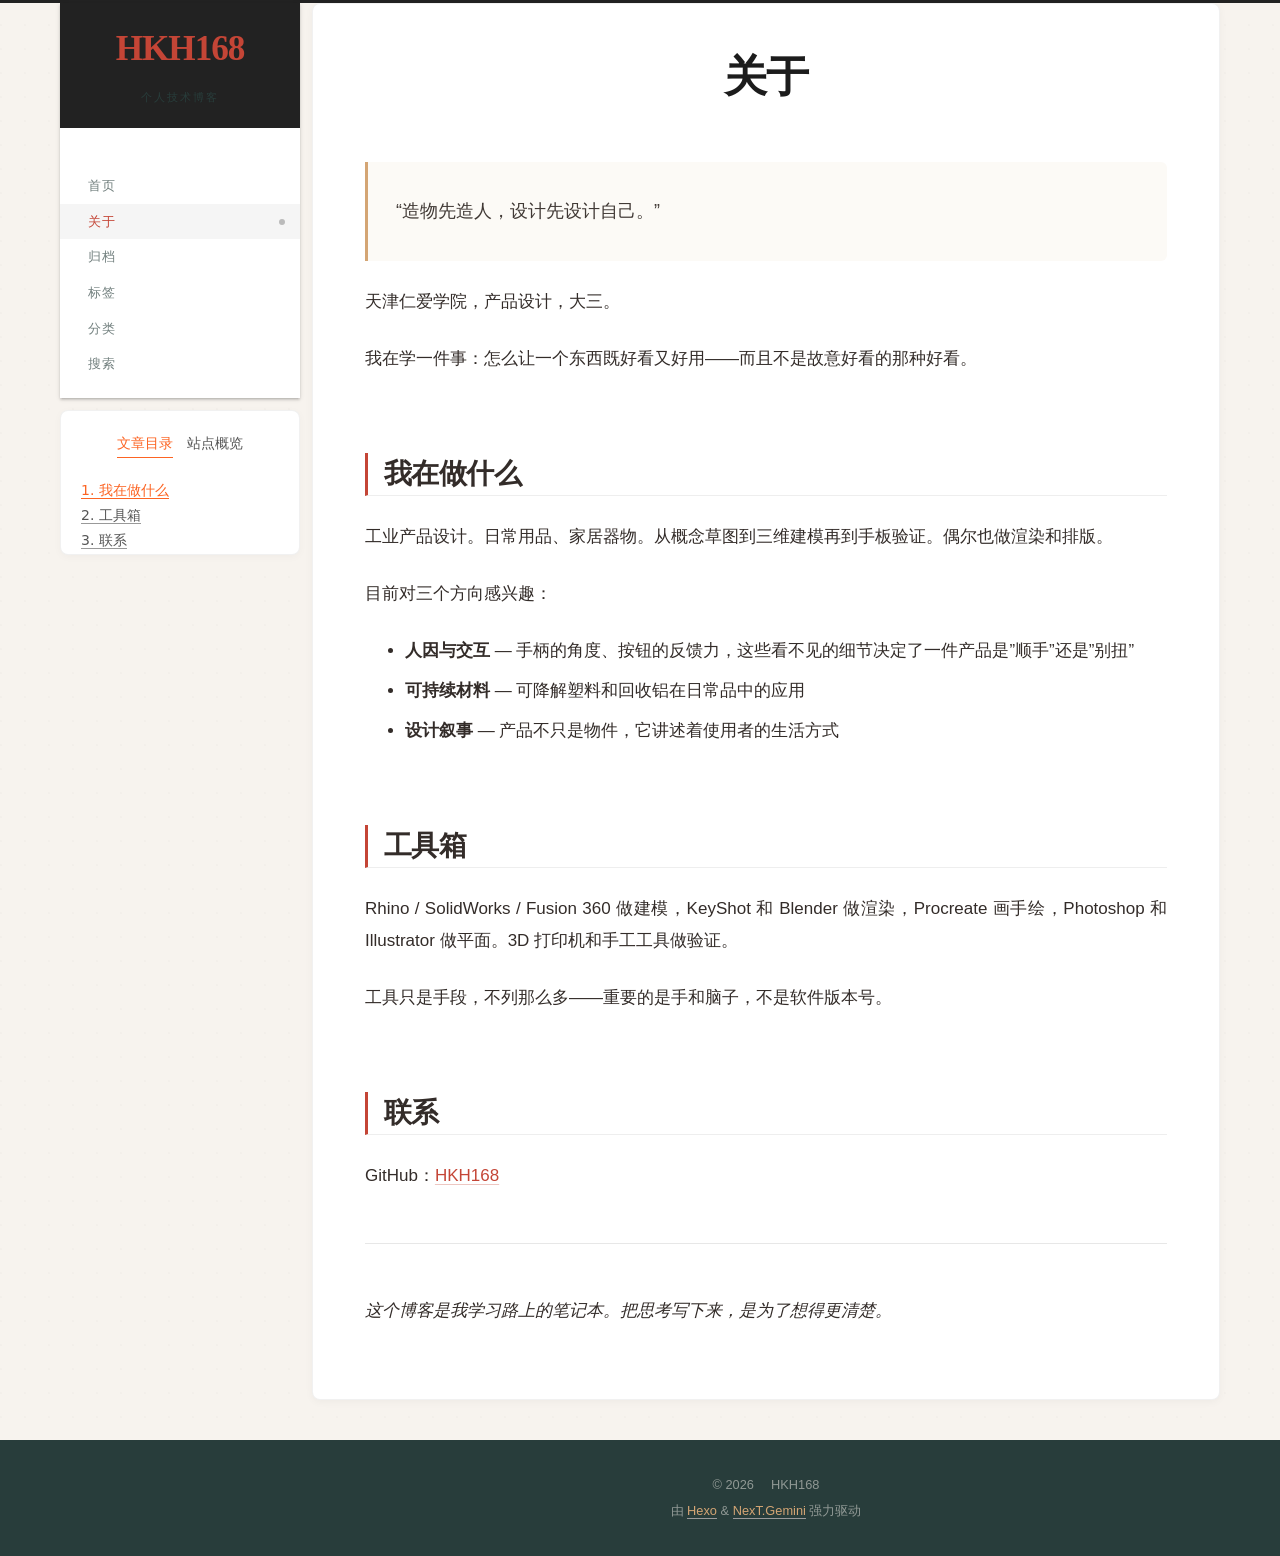
==== commit 4495cfd5: "Site updated: 2026-09-03 15:33:09" ====
--- a/about/index.html
+++ b/about/index.html
@@ -20,15 +20,15 @@
 
 <script class="next-config" data-name="main" type="application/json">{"hostname":"hkh168.github.io","root":"/","images":"/images","scheme":"Gemini","darkmode":true,"version":"8.29.0","exturl":false,"sidebar":{"position":"left","width_expanded":320,"width_dual_column":240,"display":"post","padding":18,"offset":12},"hljswrap":true,"codeblock":{"theme":{"light":"default","dark":"dark"},"prism":{"light":"prism","dark":"prism-dark"},"copy_button":{"enable":true,"style":"flat"},"fold":{"enable":false,"height":500},"language":false},"bookmark":{"enable":false,"color":"#222","save":"auto"},"mediumzoom":false,"pangu":false,"comments":{"style":"tabs","active":null,"storage":true,"lazyload":false,"nav":null},"stickytabs":false,"motion":{"enable":true,"async":true,"duration":200,"transition":{"menu_item":"fadeInDown","post_block":"fadeInUp","post_header":"slideDownIn","post_body":"slideDownIn","coll_header":"slideUpIn","sidebar":"slideUpIn"}},"i18n":{"placeholder":"搜索...","empty":"没有找到任何搜索结果：${query}","hits_time":"找到 ${hits} 个搜索结果（用时 ${time} 毫秒）","hits":"找到 ${hits} 个搜索结果"},"path":"/search.json","localsearch":{"enable":true,"top_n_per_article":1,"unescape":false,"preload":false}}</script><script src="/js/config.js" defer></script>
 
-    <meta name="description" content="“设计不是物品看起来怎么样，而是它怎么运作的。” — Steve Jobs  Hello, 我是 HKH168天津仁爱学院 产品设计 专业大三学生。 热爱工业设计与生活美学，喜欢探索形态与功能的平衡。相信好的设计应该是有温度的——它不只是冰冷的工业品，更是与人日常相伴的伙伴。 设计方向 工业产品设计 — 日常用品、家居器物 用户体验研究 — 人因工程与交互逻辑 设计手绘与建模 — 从概念草图到三">
+    <meta name="description" content="“造物先造人，设计先设计自己。”  天津仁爱学院，产品设计，大三。 我在学一件事：怎么让一个东西既好看又好用——而且不是故意好看的那种好看。 我在做什么工业产品设计。日常用品、家居器物。从概念草图到三维建模再到手板验证。偶尔也做渲染和排版。 目前对三个方向感兴趣：  人因与交互 — 手柄的角度、按钮的反馈力，这些看不见的细节决定了一件产品是”顺手”还是”别扭” 可持续材料 — 可降解塑料和回收铝">
 <meta property="og:type" content="website">
-<meta property="og:title" content="关于我">
+<meta property="og:title" content="关于">
 <meta property="og:url" content="https://hkh168.github.io/about/index.html">
 <meta property="og:site_name" content="HKH168">
-<meta property="og:description" content="“设计不是物品看起来怎么样，而是它怎么运作的。” — Steve Jobs  Hello, 我是 HKH168天津仁爱学院 产品设计 专业大三学生。 热爱工业设计与生活美学，喜欢探索形态与功能的平衡。相信好的设计应该是有温度的——它不只是冰冷的工业品，更是与人日常相伴的伙伴。 设计方向 工业产品设计 — 日常用品、家居器物 用户体验研究 — 人因工程与交互逻辑 设计手绘与建模 — 从概念草图到三">
+<meta property="og:description" content="“造物先造人，设计先设计自己。”  天津仁爱学院，产品设计，大三。 我在学一件事：怎么让一个东西既好看又好用——而且不是故意好看的那种好看。 我在做什么工业产品设计。日常用品、家居器物。从概念草图到三维建模再到手板验证。偶尔也做渲染和排版。 目前对三个方向感兴趣：  人因与交互 — 手柄的角度、按钮的反馈力，这些看不见的细节决定了一件产品是”顺手”还是”别扭” 可持续材料 — 可降解塑料和回收铝">
 <meta property="og:locale" content="zh_CN">
 <meta property="article:published_time" content="2026-09-02T16:00:00.000Z">
-<meta property="article:modified_time" content="2026-09-03T07:25:34.455Z">
+<meta property="article:modified_time" content="2026-09-03T07:32:18.609Z">
 <meta property="article:author" content="HKH168">
 <meta property="article:tag" content="blog, tech">
 <meta name="twitter:card" content="summary">
@@ -37,10 +37,10 @@
 <link rel="canonical" href="https://hkh168.github.io/about/">
 
 
-<script class="next-config" data-name="page" type="application/json">{"sidebar":"","isHome":false,"isPost":false,"lang":"zh-CN","comments":true,"permalink":"https://hkh168.github.io/about/index.html","path":"about/index.html","title":"关于我"}</script>
+<script class="next-config" data-name="page" type="application/json">{"sidebar":"","isHome":false,"isPost":false,"lang":"zh-CN","comments":true,"permalink":"https://hkh168.github.io/about/index.html","path":"about/index.html","title":"关于"}</script>
 
 <script class="next-config" data-name="calendar" type="application/json">""</script>
-<title>关于我 | HKH168
+<title>关于 | HKH168
 </title>
   
 
@@ -159,7 +159,7 @@
       <div class="sidebar-panel-container">
         <!--noindex-->
         <div class="post-toc-wrap sidebar-panel">
-            <div class="post-toc animated"><ol class="nav"><li class="nav-item nav-level-2"><a class="nav-link" href="#Hello-%E6%88%91%E6%98%AF-HKH168"><span class="nav-number">1.</span> <span class="nav-text">Hello, 我是 HKH168</span></a></li><li class="nav-item nav-level-2"><a class="nav-link" href="#%E8%AE%BE%E8%AE%A1%E6%96%B9%E5%90%91"><span class="nav-number">2.</span> <span class="nav-text">设计方向</span></a></li><li class="nav-item nav-level-2"><a class="nav-link" href="#%E6%8A%80%E8%83%BD"><span class="nav-number">3.</span> <span class="nav-text">技能</span></a></li><li class="nav-item nav-level-2"><a class="nav-link" href="#%E8%81%94%E7%B3%BB%E6%88%91"><span class="nav-number">4.</span> <span class="nav-text">联系我</span></a></li></ol></div>
+            <div class="post-toc animated"><ol class="nav"><li class="nav-item nav-level-2"><a class="nav-link" href="#%E6%88%91%E5%9C%A8%E5%81%9A%E4%BB%80%E4%B9%88"><span class="nav-number">1.</span> <span class="nav-text">我在做什么</span></a></li><li class="nav-item nav-level-2"><a class="nav-link" href="#%E5%B7%A5%E5%85%B7%E7%AE%B1"><span class="nav-number">2.</span> <span class="nav-text">工具箱</span></a></li><li class="nav-item nav-level-2"><a class="nav-link" href="#%E8%81%94%E7%B3%BB"><span class="nav-number">3.</span> <span class="nav-text">联系</span></a></li></ol></div>
         </div>
         <!--/noindex-->
 
@@ -218,7 +218,7 @@
     
     <div class="post-block" lang="zh-CN"><header class="post-header">
 
-<h1 class="post-title" itemprop="name headline">关于我
+<h1 class="post-title" itemprop="name headline">关于
 </h1>
 
 <div class="post-meta-container">
@@ -231,49 +231,22 @@
       
       <div class="post-body">
           <blockquote>
-<p>“设计不是物品看起来怎么样，而是它怎么运作的。” — Steve Jobs</p>
+<p>“造物先造人，设计先设计自己。”</p>
 </blockquote>
-<h2 id="Hello-我是-HKH168"><a href="#Hello-我是-HKH168" class="headerlink" title="Hello, 我是 HKH168"></a>Hello, 我是 HKH168</h2><p>天津仁爱学院 <strong>产品设计</strong> 专业大三学生。</p>
-<p>热爱工业设计与生活美学，喜欢探索形态与功能的平衡。相信好的设计应该是有温度的——它不只是冰冷的工业品，更是与人日常相伴的伙伴。</p>
-<h2 id="设计方向"><a href="#设计方向" class="headerlink" title="设计方向"></a>设计方向</h2><ul>
-<li><strong>工业产品设计</strong> — 日常用品、家居器物</li>
-<li><strong>用户体验研究</strong> — 人因工程与交互逻辑</li>
-<li><strong>设计手绘与建模</strong> — 从概念草图到三维呈现</li>
-<li><strong>可持续设计</strong> — 关注环保材料与可循环理念</li>
+<p>天津仁爱学院，产品设计，大三。</p>
+<p>我在学一件事：怎么让一个东西既好看又好用——而且不是故意好看的那种好看。</p>
+<h2 id="我在做什么"><a href="#我在做什么" class="headerlink" title="我在做什么"></a>我在做什么</h2><p>工业产品设计。日常用品、家居器物。从概念草图到三维建模再到手板验证。偶尔也做渲染和排版。</p>
+<p>目前对三个方向感兴趣：</p>
+<ul>
+<li><strong>人因与交互</strong> — 手柄的角度、按钮的反馈力，这些看不见的细节决定了一件产品是”顺手”还是”别扭”</li>
+<li><strong>可持续材料</strong> — 可降解塑料和回收铝在日常品中的应用</li>
+<li><strong>设计叙事</strong> — 产品不只是物件，它讲述着使用者的生活方式</li>
 </ul>
-<h2 id="技能"><a href="#技能" class="headerlink" title="技能"></a>技能</h2><table>
-<thead>
-<tr>
-<th>类别</th>
-<th>工具</th>
-</tr>
-</thead>
-<tbody><tr>
-<td>三维建模</td>
-<td>Rhino &#x2F; SolidWorks &#x2F; Fusion 360</td>
-</tr>
-<tr>
-<td>渲染</td>
-<td>KeyShot &#x2F; Blender</td>
-</tr>
-<tr>
-<td>平面设计</td>
-<td>Photoshop &#x2F; Illustrator</td>
-</tr>
-<tr>
-<td>手绘</td>
-<td>Procreate &#x2F; 传统手绘</td>
-</tr>
-<tr>
-<td>其他</td>
-<td>3D打印 &#x2F; 手工模型制作</td>
-</tr>
-</tbody></table>
-<h2 id="联系我"><a href="#联系我" class="headerlink" title="联系我"></a>联系我</h2><ul>
-<li><strong>GitHub</strong>：<a target="_blank" rel="noopener external nofollow noreferrer" href="https://github.com/HKH168">HKH168</a></li>
-</ul>
+<h2 id="工具箱"><a href="#工具箱" class="headerlink" title="工具箱"></a>工具箱</h2><p>Rhino &#x2F; SolidWorks &#x2F; Fusion 360 做建模，KeyShot 和 Blender 做渲染，Procreate 画手绘，Photoshop 和 Illustrator 做平面。3D 打印机和手工工具做验证。</p>
+<p>工具只是手段，不列那么多——重要的是手和脑子，不是软件版本号。</p>
+<h2 id="联系"><a href="#联系" class="headerlink" title="联系"></a>联系</h2><p>GitHub：<a target="_blank" rel="noopener external nofollow noreferrer" href="https://github.com/HKH168">HKH168</a></p>
 <hr>
-<p><em>这个博客记录我的设计学习之路，感谢你的到访。</em></p>
+<p><em>这个博客是我学习路上的笔记本。把思考写下来，是为了想得更清楚。</em></p>
 
       </div>
       
@@ -295,7 +268,7 @@
     &copy; 
     <span itemprop="copyrightYear">2026</span>
     <span class="with-love">
-      <i class="fa fa-heart"></i>
+      <i class="fa fa-paint-brush"></i>
     </span>
     <span class="author" itemprop="copyrightHolder">HKH168</span>
   </div>
--- a/css/main.css
+++ b/css/main.css
@@ -1358,7 +1358,7 @@
     vertical-align: middle;
   }
   .links-of-author a::before {
-    background: #8b1bff;
+    background: #ff41f5;
     display: inline-block;
     margin-right: 3px;
     transform: translateY(-2px);
@@ -1762,10 +1762,9 @@
   width: 100%;
 }
 .with-love {
-  color: #ff6b6b;
+  color: #c44536;
   display: inline-block;
   margin: 0 5px;
-  animation: icon-animate 1.33s ease-in-out infinite;
 }
 @keyframes icon-animate {
   0%, 100% {
@@ -1804,8 +1803,8 @@
 }
 .reading-progress-bar {
   --progress: 0;
-  background: #ff6b6b;
-  height: 3px;
+  background: #c44536;
+  height: 2px;
   position: fixed;
   z-index: 50;
   width: var(--progress);
@@ -2998,12 +2997,15 @@
     padding: 10px 12px;
   }
 }
-@import url("https://fonts.googleapis.com/css2?family=Playfair+Display:ital,wght@0,400;0,700;0,900;1,400&family=Poppins:wght@300;400;500;600;700&family=Noto+Serif+SC:wght@400;700;900&family=Noto+Sans+SC:wght@300;400;500;700&display=swap");
+@import url("https://fonts.googleapis.com/css2?family=Fraunces:opsz,wght@9..144,300;9..144,400;9..144,600;9..144,900&family=Outfit:wght@300;400;500;600;700&family=Noto+Serif+SC:wght@400;700;900&family=Noto+Sans+SC:wght@300;400;500;700&display=swap");
 body {
-  font-family: 'Noto Sans SC', 'Poppins', 'Helvetica Neue', sans-serif;
-  background: linear-gradient(135deg, #fafafa 0%, #fff8f0 100%);
-  background-attachment: fixed;
-  color: #2c3e50;
+  font-family: 'Outfit', 'Noto Sans SC', system-ui, sans-serif;
+  font-kerning: normal;
+  font-variant-numeric: tabular-nums;
+  background: #f7f3ee;
+  background-image: radial-gradient(circle at 1px 1px, rgba(28,28,28,0.015) 1px, transparent 0);
+  background-size: 24px 24px;
+  color: #1c1c1c;
 }
 h1,
 h2,
@@ -3011,257 +3013,405 @@
 h4,
 h5,
 h6 {
-  font-family: 'Playfair Display', 'Noto Serif SC', Georgia, serif;
+  font-family: 'Fraunces', 'Noto Serif SC', Georgia, serif;
+  font-optical-sizing: auto;
+  letter-spacing: -0.02em;
 }
 .site-title {
-  font-family: 'Playfair Display', 'Noto Serif SC', serif !important;
+  font-family: 'Fraunces', 'Noto Serif SC', serif !important;
   font-weight: 900 !important;
-  font-size: 2em !important;
-  letter-spacing: 1px;
-  background: linear-gradient(135deg, #ff6b6b 0%, #4ecdc4 100%);
-  -webkit-background-clip: text;
-  -webkit-text-fill-color: transparent;
-  background-clip: text;
+  font-size: 2.2em !important;
+  letter-spacing: -0.03em !important;
+  color: #c44536 !important;
+  -webkit-text-fill-color: #c44536 !important;
+  background: none !important;
+  -webkit-background-clip: unset !important;
+  background-clip: unset !important;
 }
 .site-subtitle {
-  font-family: 'Noto Sans SC', sans-serif !important;
+  font-family: 'Outfit', 'Noto Sans SC', sans-serif !important;
   font-weight: 300 !important;
-  letter-spacing: 3px;
-  color: #95a5a6 !important;
+  letter-spacing: 2px;
+  text-transform: uppercase;
+  font-size: 0.7em !important;
+  color: #283d3b !important;
+  opacity: 0.7;
 }
 .site-author-image {
   border-radius: 50% !important;
-  border: 3px solid #ff6b6b !important;
-  padding: 2px !important;
-  transition: all 0.4s ease !important;
+  border: none !important;
+  padding: 0 !important;
+  box-shadow: 0 0 0 3px #f7f3ee, 0 0 0 5px #c44536 !important;
+  transition: box-shadow 0.4s cubic-bezier(0.25, 0.46, 0.45, 0.94) !important;
 }
 .site-author-image:hover {
-  transform: rotate(360deg) scale(1.05);
-  border-color: #4ecdc4 !important;
+  box-shadow: 0 0 0 3px #f7f3ee, 0 0 0 5px #283d3b !important;
+  transform: none;
 }
 .site-author-name {
-  font-family: 'Playfair Display', 'Noto Serif SC', serif !important;
-  font-weight: 700 !important;
+  font-family: 'Fraunces', 'Noto Serif SC', serif !important;
+  font-weight: 600 !important;
+  font-size: 1.3em !important;
+  letter-spacing: -0.01em;
 }
 .site-description {
-  font-family: 'Noto Sans SC', sans-serif !important;
-  color: #95a5a6 !important;
-  font-style: italic;
+  font-family: 'Outfit', 'Noto Sans SC', sans-serif !important;
+  color: #283d3b !important;
+  opacity: 0.6;
+  font-weight: 400;
+  font-style: normal !important;
+  font-size: 0.85em !important;
+  line-height: 1.6;
 }
 .menu {
-  margin-top: 20px;
+  margin-top: 24px;
 }
 .menu .menu-item a {
-  font-family: 'Poppins', 'Noto Sans SC', sans-serif !important;
+  font-family: 'Outfit', 'Noto Sans SC', sans-serif !important;
   font-weight: 500;
-  font-size: 14px;
-  letter-spacing: 1px;
-  transition: all 0.3s ease;
-}
-.menu .menu-item a:hover {
-  color: #ff6b6b !important;
+  font-size: 0.8rem;
+  letter-spacing: 0.08em;
+  text-transform: uppercase;
+  color: #283d3b !important;
+  opacity: 0.65;
+  transition: opacity 0.3s ease, color 0.3s ease;
+}
+.menu .menu-item a:hover,
+.menu .menu-item a.menu-item-active {
+  color: #c44536 !important;
+  opacity: 1;
 }
 .post-block {
-  background: rgba(255,255,255,0.85) !important;
-  backdrop-filter: blur(10px);
-  border-radius: 16px !important;
-  padding: 40px !important;
-  margin-bottom: 30px !important;
-  box-shadow: 0 4px 20px rgba(0,0,0,0.06) !important;
-  border: 1px solid rgba(255,255,255,0.6);
-  transition: all 0.4s ease;
+  background: #fff !important;
+  border-radius: 8px !important;
+  padding: 48px 52px !important;
+  margin-bottom: 40px !important;
+  box-shadow: 0 2px 8px rgba(28,28,28,0.04) !important;
+  border: 1px solid rgba(28,28,28,0.06);
+  transition: box-shadow 0.4s cubic-bezier(0.25, 0.46, 0.45, 0.94), transform 0.4s cubic-bezier(0.25, 0.46, 0.45, 0.94);
 }
 .post-block:hover {
-  box-shadow: 0 8px 30px rgba(255,107,107,0.12) !important;
+  box-shadow: 0 12px 40px rgba(196,69,54,0.08) !important;
   transform: translateY(-2px);
 }
+@media (max-width: 767px) {
+  .post-block {
+    padding: 32px 24px !important;
+  }
+}
 .post-title {
-  font-family: 'Playfair Display', 'Noto Serif SC', serif !important;
-  font-weight: 700 !important;
-  font-size: 1.8em !important;
+  font-family: 'Fraunces', 'Noto Serif SC', serif !important;
+  font-weight: 600 !important;
+  font-size: 2.4em !important;
+  letter-spacing: -0.03em !important;
+  line-height: 1.15 !important;
+  margin-bottom: 0.4em !important;
 }
 .post-title .post-title-link {
-  color: #2c3e50 !important;
-  transition: all 0.3s ease;
+  color: #1c1c1c !important;
+  transition: color 0.3s ease;
 }
 .post-title .post-title-link:hover {
-  color: #ff6b6b !important;
-  background: linear-gradient(135deg, #ff6b6b 0%, #4ecdc4 100%);
-  -webkit-background-clip: text;
-  -webkit-text-fill-color: transparent;
-  background-clip: text;
+  color: #c44536 !important;
+  background: none !important;
+  -webkit-text-fill-color: #c44536 !important;
+  -webkit-background-clip: unset !important;
+  background-clip: unset !important;
 }
 .post-meta {
-  font-family: 'Poppins', 'Noto Sans SC', sans-serif !important;
-  font-size: 13px !important;
-  color: #95a5a6 !important;
+  font-family: 'Outfit', 'Noto Sans SC', sans-serif !important;
+  font-size: 0.75rem !important;
+  color: #283d3b !important;
+  opacity: 0.55;
+  letter-spacing: 0.03em;
 }
 .post-meta hr {
   display: none;
 }
+.post-meta .post-meta-item:not(:last-child)::after {
+  content: "·";
+  margin: 0 0.5em;
+  opacity: 0.5;
+}
 .post-body {
-  font-family: 'Noto Sans SC', sans-serif !important;
-  font-size: 16px !important;
-  line-height: 1.9 !important;
-  color: #5a6c7d !important;
+  font-family: 'Outfit', 'Noto Sans SC', sans-serif !important;
+  font-size: 1.0625rem !important;
+  line-height: 1.85 !important;
+  color: oklch(30% 0.012 50) !important;
+  font-weight: 400;
+}
+.post-body p {
+  margin: 1.5em 0 !important;
 }
 .post-body h2 {
-  border-left: 4px solid #ff6b6b;
-  padding-left: 15px !important;
-  margin-top: 2.5em !important;
+  font-size: 1.75rem !important;
+  font-weight: 600 !important;
+  border-left: 3px solid #c44536;
+  padding-left: 16px !important;
+  margin-top: 2.8em !important;
+  margin-bottom: 0.8em !important;
+  letter-spacing: -0.02em;
 }
 .post-body h3 {
-  border-left: 3px solid #4ecdc4;
-  padding-left: 12px !important;
+  font-size: 1.3rem !important;
+  font-weight: 600 !important;
+  border-left: 2px solid #283d3b;
+  padding-left: 14px !important;
+  margin-top: 2em !important;
+  letter-spacing: -0.01em;
 }
 .post-body a {
-  color: #ff6b6b !important;
-  border-bottom: 1px dashed #ff6b6b;
+  color: #c44536 !important;
+  border-bottom: none;
+  text-decoration: underline;
+  text-decoration-color: rgba(196,69,54,0.3);
+  text-decoration-thickness: 1px;
+  text-underline-offset: 3px;
+  transition: text-decoration-color 0.3s ease;
+}
+.post-body a:hover {
+  color: #283d3b !important;
+  text-decoration-color: #283d3b;
+  background: none !important;
+}
+.post-body blockquote {
+  background: #fcfaf6 !important;
+  border-left: 3px solid #d4a574 !important;
+  border-radius: 0 6px 6px 0 !important;
+  padding: 24px 28px !important;
+  font-style: normal !important;
+  color: oklch(35% 0.012 50) !important;
+  font-size: 1.05em;
+}
+.post-body blockquote p {
+  margin: 0.5em 0 !important;
+}
+.post-body code {
+  background: rgba(196,69,54,0.07) !important;
+  color: #c44536 !important;
+  border-radius: 3px !important;
+  font-family: 'JetBrains Mono', monospace !important;
+  font-size: 0.85em !important;
+  padding: 0.15em 0.4em !important;
+  font-variant-ligatures: none;
+}
+.post-body pre {
+  border-radius: 8px !important;
+  box-shadow: 0 4px 16px rgba(28,28,28,0.08) !important;
+  border: 1px solid rgba(28,28,28,0.08) !important;
+}
+.post-body img {
+  border-radius: 8px !important;
+  box-shadow: 0 4px 16px rgba(28,28,28,0.08);
+  transition: box-shadow 0.4s ease;
+}
+.post-body img:hover {
+  box-shadow: 0 8px 28px rgba(28,28,28,0.12);
+}
+.post-body table {
+  border-radius: 6px !important;
+  overflow: hidden;
+  border: 1px solid rgba(28,28,28,0.1) !important;
+}
+.post-body table th {
+  background: #283d3b !important;
+  color: #f7f3ee !important;
+  font-family: 'Outfit', 'Noto Sans SC', sans-serif !important;
+  font-weight: 600;
+  letter-spacing: 0.02em;
+  border: none !important;
+}
+.post-body table td {
+  border-color: rgba(28,28,28,0.08) !important;
+}
+.post-body table tr:hover td {
+  background: #fcfaf6 !important;
+}
+.post-body ul li,
+.post-body ol li {
+  margin: 0.5em 0;
+}
+.post-body hr {
+  border: none !important;
+  height: 1px !important;
+  background: rgba(28,28,28,0.1) !important;
+  margin: 3em 0 !important;
+}
+.sidebar {
+  background: #f7f3ee !important;
+}
+.sidebar-inner {
+  background: #fff !important;
+  border-radius: 8px;
+  border: 1px solid rgba(28,28,28,0.06);
+  box-shadow: 0 2px 8px rgba(28,28,28,0.03);
+}
+.social-links .social-links-item {
+  margin: 4px !important;
+}
+.social-links .social-links-item a {
+  transition: transform 0.3s cubic-bezier(0.25, 0.46, 0.45, 0.94), color 0.3s ease !important;
+  color: #283d3b !important;
+  opacity: 0.6;
+}
+.social-links .social-links-item a:hover {
+  transform: translateY(-2px);
+  color: #c44536 !important;
+  opacity: 1;
+}
+.tag-cloud a {
+  border-radius: 3px !important;
+  padding: 3px 10px !important;
+  margin: 4px !important;
+  font-size: 0.75rem !important;
+  font-family: 'Outfit', 'Noto Sans SC', sans-serif !important;
+  background: #283d3b !important;
+  color: #f7f3ee !important;
+  opacity: 0.75;
   transition: all 0.3s ease;
 }
-.post-body a:hover {
-  color: #4ecdc4 !important;
-  border-bottom: 1px solid #4ecdc4;
-}
-.post-body blockquote {
-  background: linear-gradient(135deg, rgba(255,107,107,0.05) 0%, rgba(78,205,196,0.05) 100%);
-  border-left: 4px solid #ffd93d !important;
-  border-radius: 0 12px 12px 0 !important;
-  padding: 20px 25px !important;
-  font-style: italic;
-  color: #5a6c7d !important;
-}
-.post-body code {
-  background: rgba(255,107,107,0.08) !important;
-  color: #ff6b6b !important;
-  border-radius: 4px !important;
-  font-family: 'JetBrains Mono', monospace !important;
-  font-size: 0.9em !important;
-}
-.post-body pre {
-  border-radius: 12px !important;
-  box-shadow: 0 4px 15px rgba(0,0,0,0.08) !important;
-}
-.post-body img {
-  border-radius: 12px !important;
-  box-shadow: 0 4px 15px rgba(0,0,0,0.08);
-  transition: all 0.4s ease;
-}
-.post-body img:hover {
-  transform: scale(1.02);
-  box-shadow: 0 8px 25px rgba(0,0,0,0.12);
-}
-.post-body table {
-  border-radius: 12px !important;
-  overflow: hidden;
-}
-.sidebar {
-  background: rgba(255,248,240,0.8) !important;
-  backdrop-filter: blur(10px);
-}
-.sidebar-inner {
-  background: rgba(255,255,255,0.6) !important;
-  border-radius: 16px;
-  border: 1px solid rgba(255,255,255,0.6);
-  box-shadow: 0 4px 20px rgba(0,0,0,0.04);
-}
-.social-links .social-links-item {
-  margin: 5px !important;
-}
-.social-links .social-links-item a {
-  transition: all 0.3s ease !important;
-}
-.social-links .social-links-item a:hover {
-  transform: translateY(-3px) scale(1.1);
-}
-.tag-cloud a {
-  border-radius: 20px !important;
-  padding: 4px 12px !important;
-  margin: 5px !important;
-  font-size: 13px !important;
-  background: rgba(78,205,196,0.1) !important;
-  color: #4ecdc4 !important;
-  transition: all 0.3s ease;
-}
 .tag-cloud a:hover {
-  background: rgba(255,107,107,0.1) !important;
-  color: #ff6b6b !important;
-  transform: translateY(-2px);
+  background: #c44536 !important;
+  color: #fff !important;
+  opacity: 1;
+  transform: translateY(-1px);
 }
 .pagination .page-number,
 .pagination .next,
 .pagination .prev,
 .pagination .space {
-  border-radius: 8px !important;
-  margin: 0 3px !important;
+  border-radius: 4px !important;
+  margin: 0 2px !important;
+  font-family: 'Outfit', sans-serif !important;
+  font-weight: 500;
   transition: all 0.3s ease;
+  border: 1px solid rgba(28,28,28,0.1) !important;
 }
 .pagination .current {
-  background: linear-gradient(135deg, #ff6b6b 0%, #4ecdc4 100%) !important;
+  background: #c44536 !important;
+  color: #fff !important;
+  border-color: #c44536 !important;
+}
+.pagination a:hover {
+  border-color: #c44536 !important;
+  color: #c44536 !important;
+}
+.btn {
+  border-radius: 4px !important;
+  font-family: 'Outfit', 'Noto Sans SC', sans-serif !important;
+  font-weight: 500;
+  letter-spacing: 0.05em;
+  text-transform: uppercase;
+  font-size: 0.8rem !important;
+  background: #c44536 !important;
   color: #fff !important;
   border: none !important;
-}
-.btn {
-  border-radius: 25px !important;
-  font-family: 'Poppins', 'Noto Sans SC', sans-serif !important;
-  font-weight: 500;
-  letter-spacing: 1px;
-  transition: all 0.3s ease;
+  padding: 10px 24px !important;
+  transition: all 0.3s cubic-bezier(0.25, 0.46, 0.45, 0.94);
 }
 .btn:hover {
+  background: #283d3b !important;
+  color: #fff !important;
+  transform: translateY(-1px);
+  box-shadow: 0 4px 12px rgba(196,69,54,0.15);
+}
+.back-to-top {
+  border-radius: 4px !important;
+  background: #c44536 !important;
+  color: #fff !important;
+  box-shadow: 0 4px 12px rgba(196,69,54,0.2) !important;
+  transition: all 0.3s cubic-bezier(0.25, 0.46, 0.45, 0.94);
+}
+.back-to-top:hover {
+  background: #283d3b !important;
   transform: translateY(-2px);
-  box-shadow: 0 5px 15px rgba(255,107,107,0.3);
-}
-.back-to-top {
-  border-radius: 50% !important;
-  background: linear-gradient(135deg, #ff6b6b 0%, #4ecdc4 100%) !important;
-  color: #fff !important;
-  box-shadow: 0 4px 15px rgba(255,107,107,0.3) !important;
-  transition: all 0.3s ease;
-}
-.back-to-top:hover {
-  transform: translateY(-3px) scale(1.1);
 }
 .post-eof {
-  background: linear-gradient(90deg, transparent, #ff6b6b, #4ecdc4, transparent) !important;
+  background: none !important;
+  height: auto !important;
+  margin: 48px auto !important;
+  text-align: center;
+}
+.post-eof::after {
+  content: "❋";
+  color: #d4a574;
+  font-size: 1.2rem;
+  opacity: 0.6;
+}
+::selection {
+  background: rgba(196,69,54,0.15);
+  color: #c44536;
+}
+::-webkit-scrollbar {
+  width: 6px;
+}
+::-webkit-scrollbar-track {
+  background: #f7f3ee;
+}
+::-webkit-scrollbar-thumb {
+  background: #c44536;
+  border-radius: 3px;
+  opacity: 0.5;
+}
+::-webkit-scrollbar-thumb:hover {
+  background: #283d3b;
+}
+.post-block {
+  animation: fadeInUp 0.5s cubic-bezier(0.25, 0.46, 0.45, 0.94) forwards;
+}
+@media (prefers-reduced-motion: reduce) {
+  * {
+    animation-duration: 0.01ms !important;
+    animation-iteration-count: 1 !important;
+    transition-duration: 0.01ms !important;
+  }
+}
+.footer {
+  background: #283d3b !important;
+  color: rgba(247,243,238,0.6) !important;
+  font-family: 'Outfit', 'Noto Sans SC', sans-serif !important;
+  font-size: 0.8rem;
+  border-top: none;
+  padding: 32px 0 !important;
+}
+.footer a {
+  color: #d4a574 !important;
+}
+.footer a:hover {
+  color: #c44536 !important;
+}
+.footer .footer-inner {
+  color: rgba(247,243,238,0.5) !important;
+}
+.footer .with-love {
+  color: #c44536 !important;
+}
+.reading-progress-bar {
+  background: #c44536 !important;
   height: 2px !important;
-  margin: 40px auto !important;
-}
-::selection {
-  background: rgba(255,107,107,0.2);
-  color: #ff6b6b;
-}
-::-webkit-scrollbar {
-  width: 8px;
-}
-::-webkit-scrollbar-track {
-  background: #fafafa;
-}
-::-webkit-scrollbar-thumb {
-  background: linear-gradient(135deg, #ff6b6b 0%, #4ecdc4 100%);
-  border-radius: 4px;
-}
-::-webkit-scrollbar-thumb:hover {
-  background: linear-gradient(135deg, #4ecdc4 0%, #ff6b6b 100%);
-}
-.post-block {
-  animation: fadeInUp 0.6s ease forwards;
-}
-.footer {
-  background: rgba(255,248,240,0.6) !important;
-  backdrop-filter: blur(10px);
-  border-top: 1px solid rgba(255,107,107,0.1);
-  color: #95a5a6 !important;
-  font-family: 'Poppins', 'Noto Sans SC', sans-serif !important;
-  font-size: 13px;
-}
-.footer a {
-  color: #ff6b6b !important;
+}
+.local-search-popup {
+  border-radius: 8px !important;
+  border: 1px solid rgba(28,28,28,0.08) !important;
+  box-shadow: 0 12px 40px rgba(28,28,28,0.12) !important;
+}
+.local-search-popup .search-header {
+  background: #283d3b !important;
+  border-radius: 8px 8px 0 0 !important;
+}
+.local-search-popup .search-header input {
+  font-family: 'Outfit', 'Noto Sans SC', sans-serif !important;
+}
+.local-search-popup .search-result-list li {
+  border-bottom: 1px solid rgba(28,28,28,0.06) !important;
+}
+.local-search-popup .search-result-list li:hover {
+  background: #fcfaf6 !important;
 }
 @keyframes fadeInUp {
   from {
     opacity: 0;
-    transform: translateY(20px);
+    transform: translateY(16px);
   }
   to {
     opacity: 1;
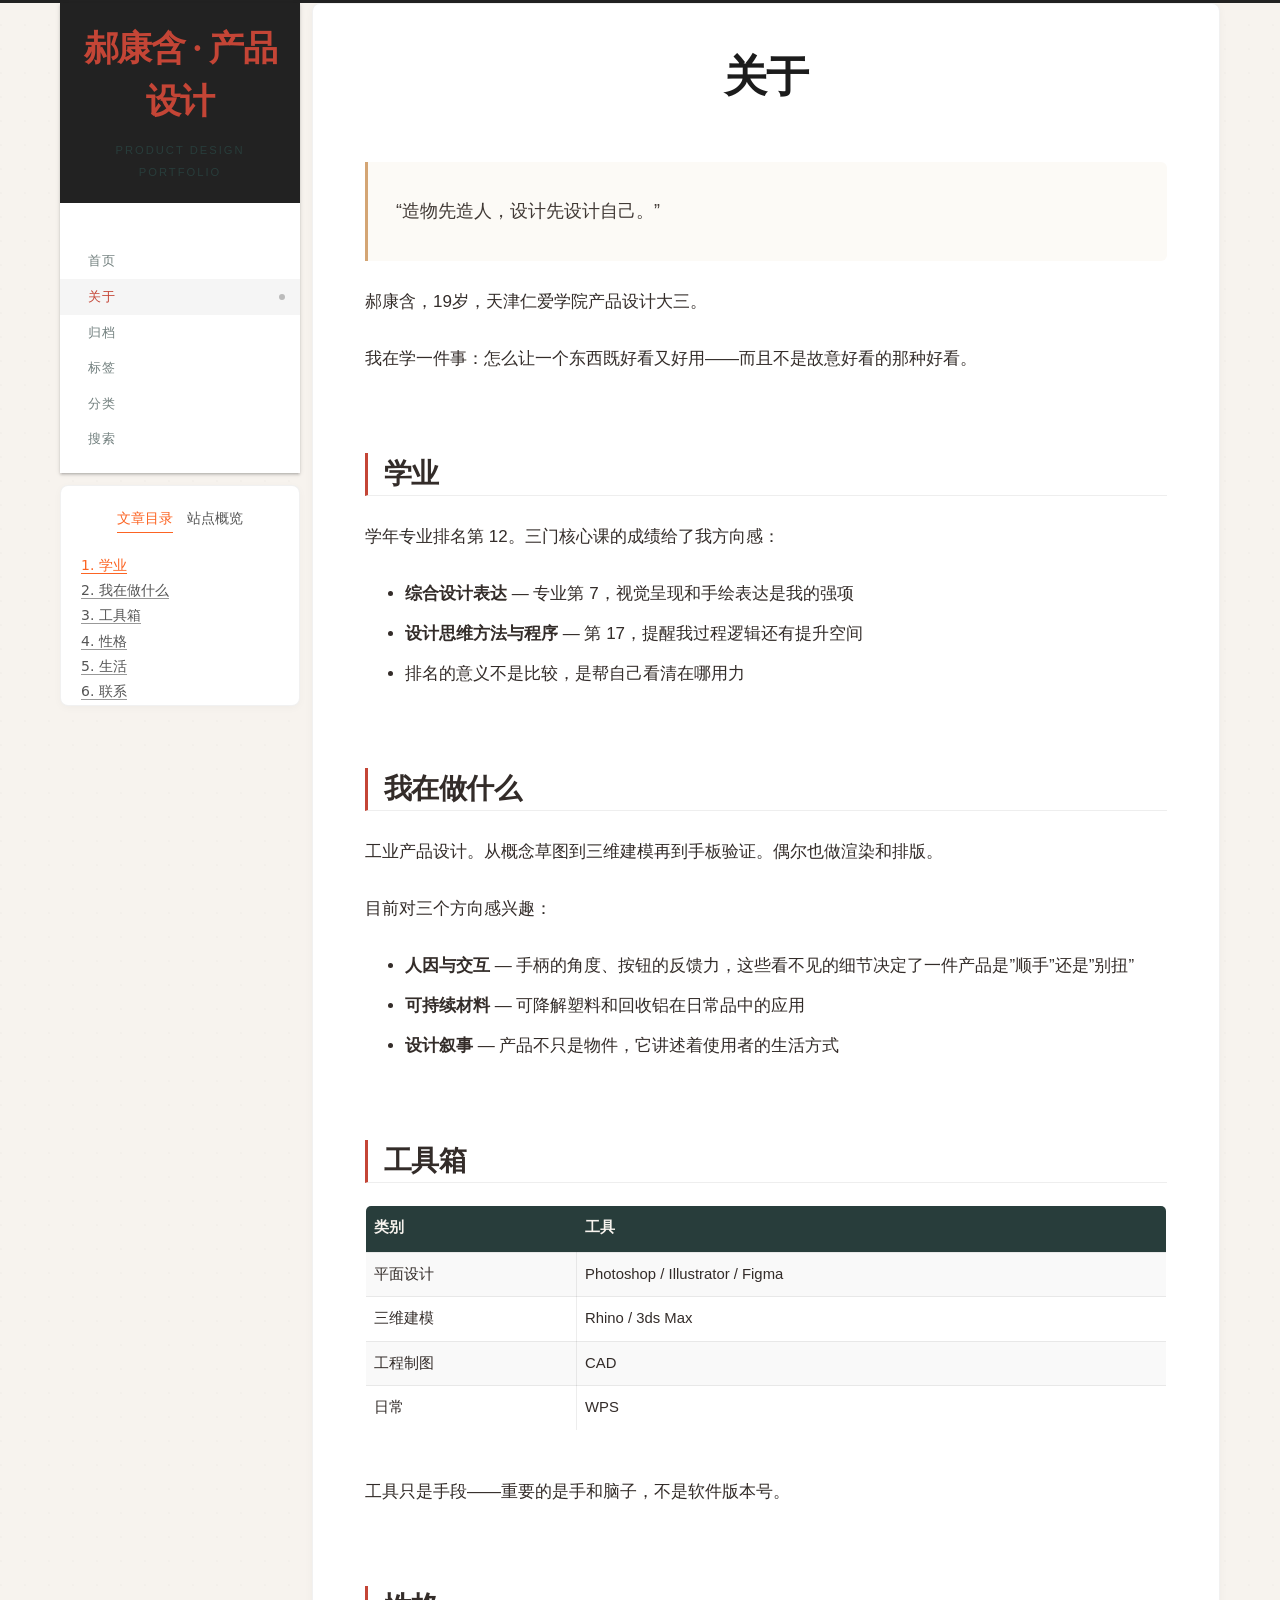
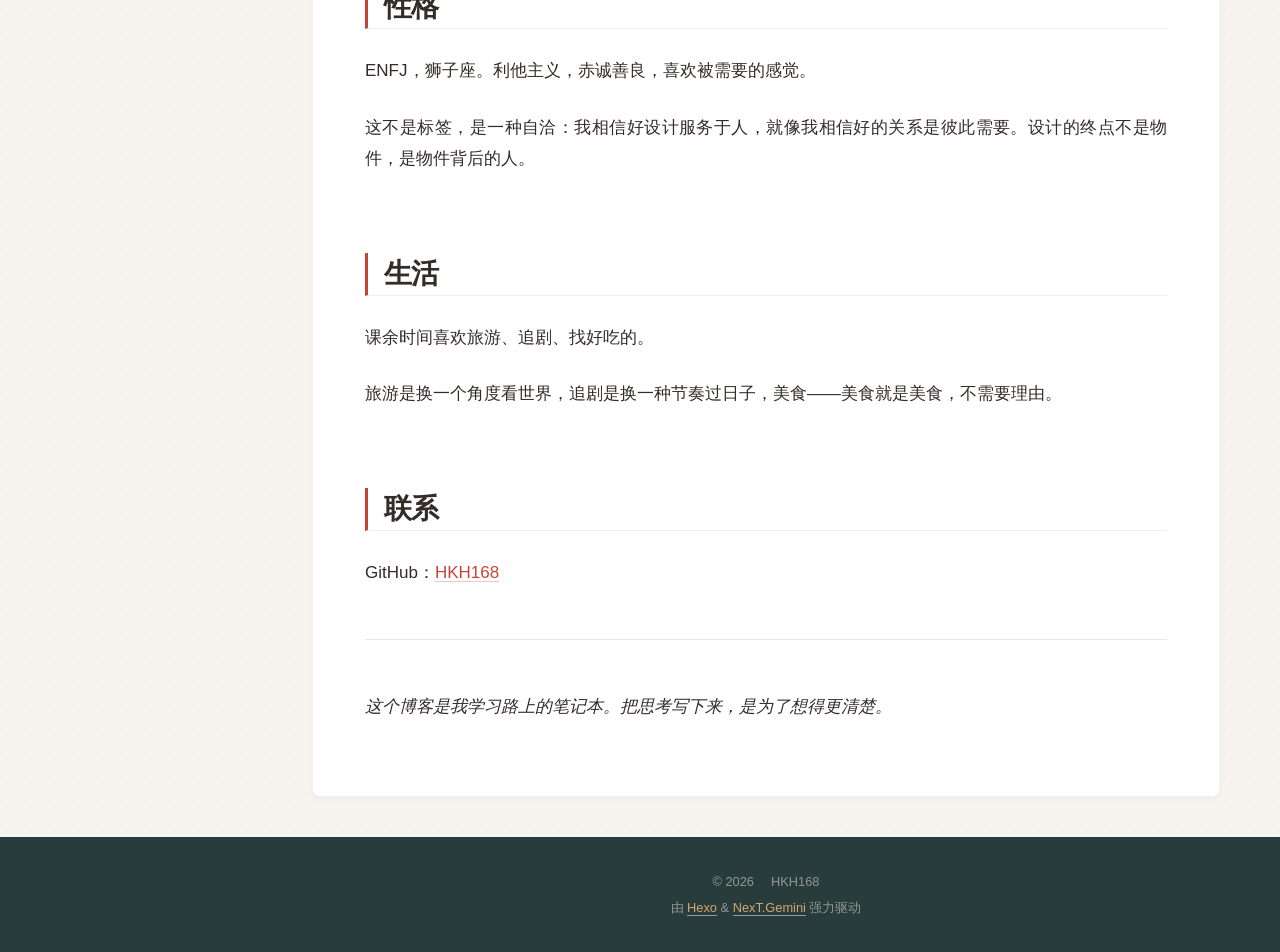
==== commit 4908b9af: "Site updated: 2026-09-06 11:19:19" ====
--- a/about/index.html
+++ b/about/index.html
@@ -20,17 +20,17 @@
 
 <script class="next-config" data-name="main" type="application/json">{"hostname":"hkh168.github.io","root":"/","images":"/images","scheme":"Gemini","darkmode":true,"version":"8.29.0","exturl":false,"sidebar":{"position":"left","width_expanded":320,"width_dual_column":240,"display":"post","padding":18,"offset":12},"hljswrap":true,"codeblock":{"theme":{"light":"default","dark":"dark"},"prism":{"light":"prism","dark":"prism-dark"},"copy_button":{"enable":true,"style":"flat"},"fold":{"enable":false,"height":500},"language":false},"bookmark":{"enable":false,"color":"#222","save":"auto"},"mediumzoom":false,"pangu":false,"comments":{"style":"tabs","active":null,"storage":true,"lazyload":false,"nav":null},"stickytabs":false,"motion":{"enable":true,"async":true,"duration":200,"transition":{"menu_item":"fadeInDown","post_block":"fadeInUp","post_header":"slideDownIn","post_body":"slideDownIn","coll_header":"slideUpIn","sidebar":"slideUpIn"}},"i18n":{"placeholder":"搜索...","empty":"没有找到任何搜索结果：${query}","hits_time":"找到 ${hits} 个搜索结果（用时 ${time} 毫秒）","hits":"找到 ${hits} 个搜索结果"},"path":"/search.json","localsearch":{"enable":true,"top_n_per_article":1,"unescape":false,"preload":false}}</script><script src="/js/config.js" defer></script>
 
-    <meta name="description" content="“造物先造人，设计先设计自己。”  天津仁爱学院，产品设计，大三。 我在学一件事：怎么让一个东西既好看又好用——而且不是故意好看的那种好看。 我在做什么工业产品设计。日常用品、家居器物。从概念草图到三维建模再到手板验证。偶尔也做渲染和排版。 目前对三个方向感兴趣：  人因与交互 — 手柄的角度、按钮的反馈力，这些看不见的细节决定了一件产品是”顺手”还是”别扭” 可持续材料 — 可降解塑料和回收铝">
+    <meta name="description" content="“造物先造人，设计先设计自己。”  郝康含，19岁，天津仁爱学院产品设计大三。 我在学一件事：怎么让一个东西既好看又好用——而且不是故意好看的那种好看。 学业学年专业排名第 12。三门核心课的成绩给了我方向感：  综合设计表达 — 专业第 7，视觉呈现和手绘表达是我的强项 设计思维方法与程序 — 第 17，提醒我过程逻辑还有提升空间 排名的意义不是比较，是帮自己看清在哪用力  我在做什么工业产品">
 <meta property="og:type" content="website">
 <meta property="og:title" content="关于">
 <meta property="og:url" content="https://hkh168.github.io/about/index.html">
-<meta property="og:site_name" content="HKH168">
-<meta property="og:description" content="“造物先造人，设计先设计自己。”  天津仁爱学院，产品设计，大三。 我在学一件事：怎么让一个东西既好看又好用——而且不是故意好看的那种好看。 我在做什么工业产品设计。日常用品、家居器物。从概念草图到三维建模再到手板验证。偶尔也做渲染和排版。 目前对三个方向感兴趣：  人因与交互 — 手柄的角度、按钮的反馈力，这些看不见的细节决定了一件产品是”顺手”还是”别扭” 可持续材料 — 可降解塑料和回收铝">
+<meta property="og:site_name" content="郝康含 · 产品设计">
+<meta property="og:description" content="“造物先造人，设计先设计自己。”  郝康含，19岁，天津仁爱学院产品设计大三。 我在学一件事：怎么让一个东西既好看又好用——而且不是故意好看的那种好看。 学业学年专业排名第 12。三门核心课的成绩给了我方向感：  综合设计表达 — 专业第 7，视觉呈现和手绘表达是我的强项 设计思维方法与程序 — 第 17，提醒我过程逻辑还有提升空间 排名的意义不是比较，是帮自己看清在哪用力  我在做什么工业产品">
 <meta property="og:locale" content="zh_CN">
 <meta property="article:published_time" content="2026-09-02T16:00:00.000Z">
-<meta property="article:modified_time" content="2026-09-03T07:32:18.609Z">
-<meta property="article:author" content="HKH168">
-<meta property="article:tag" content="blog, tech">
+<meta property="article:modified_time" content="2026-09-06T03:17:48.863Z">
+<meta property="article:author" content="郝康含">
+<meta property="article:tag" content="产品设计, 工业设计, 设计作品集, 天津仁爱学院">
 <meta name="twitter:card" content="summary">
 
 
@@ -40,7 +40,7 @@
 <script class="next-config" data-name="page" type="application/json">{"sidebar":"","isHome":false,"isPost":false,"lang":"zh-CN","comments":true,"permalink":"https://hkh168.github.io/about/index.html","path":"about/index.html","title":"关于"}</script>
 
 <script class="next-config" data-name="calendar" type="application/json">""</script>
-<title>关于 | HKH168
+<title>关于 | 郝康含 · 产品设计
 </title>
   
 
@@ -92,10 +92,10 @@
 
     <a href="/" class="brand" rel="start">
       <i class="logo-line"></i>
-      <p class="site-title">HKH168</p>
+      <p class="site-title">郝康含 · 产品设计</p>
       <i class="logo-line"></i>
     </a>
-      <p class="site-subtitle" itemprop="description">个人技术博客</p>
+      <p class="site-subtitle" itemprop="description">Product Design Portfolio</p>
   </div>
 
   <div class="site-nav-right">
@@ -159,16 +159,16 @@
       <div class="sidebar-panel-container">
         <!--noindex-->
         <div class="post-toc-wrap sidebar-panel">
-            <div class="post-toc animated"><ol class="nav"><li class="nav-item nav-level-2"><a class="nav-link" href="#%E6%88%91%E5%9C%A8%E5%81%9A%E4%BB%80%E4%B9%88"><span class="nav-number">1.</span> <span class="nav-text">我在做什么</span></a></li><li class="nav-item nav-level-2"><a class="nav-link" href="#%E5%B7%A5%E5%85%B7%E7%AE%B1"><span class="nav-number">2.</span> <span class="nav-text">工具箱</span></a></li><li class="nav-item nav-level-2"><a class="nav-link" href="#%E8%81%94%E7%B3%BB"><span class="nav-number">3.</span> <span class="nav-text">联系</span></a></li></ol></div>
+            <div class="post-toc animated"><ol class="nav"><li class="nav-item nav-level-2"><a class="nav-link" href="#%E5%AD%A6%E4%B8%9A"><span class="nav-number">1.</span> <span class="nav-text">学业</span></a></li><li class="nav-item nav-level-2"><a class="nav-link" href="#%E6%88%91%E5%9C%A8%E5%81%9A%E4%BB%80%E4%B9%88"><span class="nav-number">2.</span> <span class="nav-text">我在做什么</span></a></li><li class="nav-item nav-level-2"><a class="nav-link" href="#%E5%B7%A5%E5%85%B7%E7%AE%B1"><span class="nav-number">3.</span> <span class="nav-text">工具箱</span></a></li><li class="nav-item nav-level-2"><a class="nav-link" href="#%E6%80%A7%E6%A0%BC"><span class="nav-number">4.</span> <span class="nav-text">性格</span></a></li><li class="nav-item nav-level-2"><a class="nav-link" href="#%E7%94%9F%E6%B4%BB"><span class="nav-number">5.</span> <span class="nav-text">生活</span></a></li><li class="nav-item nav-level-2"><a class="nav-link" href="#%E8%81%94%E7%B3%BB"><span class="nav-number">6.</span> <span class="nav-text">联系</span></a></li></ol></div>
         </div>
         <!--/noindex-->
 
         <div class="site-overview-wrap sidebar-panel">
           <div class="site-author animated" itemprop="author" itemscope itemtype="http://schema.org/Person">
-    <img class="site-author-image" itemprop="image" alt="HKH168"
+    <img class="site-author-image" itemprop="image" alt="郝康含"
       src="/images/avatar.jpg">
-  <p class="site-author-name" itemprop="name">HKH168</p>
-  <div class="site-description" itemprop="description">记录学习与思考</div>
+  <p class="site-author-name" itemprop="name">郝康含</p>
+  <div class="site-description" itemprop="description">天津仁爱学院产品设计 · 记录设计学习与思考</div>
 </div>
 <div class="site-state-wrap animated">
   <nav class="site-state">
@@ -233,17 +233,50 @@
           <blockquote>
 <p>“造物先造人，设计先设计自己。”</p>
 </blockquote>
-<p>天津仁爱学院，产品设计，大三。</p>
+<p>郝康含，19岁，天津仁爱学院产品设计大三。</p>
 <p>我在学一件事：怎么让一个东西既好看又好用——而且不是故意好看的那种好看。</p>
-<h2 id="我在做什么"><a href="#我在做什么" class="headerlink" title="我在做什么"></a>我在做什么</h2><p>工业产品设计。日常用品、家居器物。从概念草图到三维建模再到手板验证。偶尔也做渲染和排版。</p>
+<h2 id="学业"><a href="#学业" class="headerlink" title="学业"></a>学业</h2><p>学年专业排名第 12。三门核心课的成绩给了我方向感：</p>
+<ul>
+<li><strong>综合设计表达</strong> — 专业第 7，视觉呈现和手绘表达是我的强项</li>
+<li><strong>设计思维方法与程序</strong> — 第 17，提醒我过程逻辑还有提升空间</li>
+<li>排名的意义不是比较，是帮自己看清在哪用力</li>
+</ul>
+<h2 id="我在做什么"><a href="#我在做什么" class="headerlink" title="我在做什么"></a>我在做什么</h2><p>工业产品设计。从概念草图到三维建模再到手板验证。偶尔也做渲染和排版。</p>
 <p>目前对三个方向感兴趣：</p>
 <ul>
 <li><strong>人因与交互</strong> — 手柄的角度、按钮的反馈力，这些看不见的细节决定了一件产品是”顺手”还是”别扭”</li>
 <li><strong>可持续材料</strong> — 可降解塑料和回收铝在日常品中的应用</li>
 <li><strong>设计叙事</strong> — 产品不只是物件，它讲述着使用者的生活方式</li>
 </ul>
-<h2 id="工具箱"><a href="#工具箱" class="headerlink" title="工具箱"></a>工具箱</h2><p>Rhino &#x2F; SolidWorks &#x2F; Fusion 360 做建模，KeyShot 和 Blender 做渲染，Procreate 画手绘，Photoshop 和 Illustrator 做平面。3D 打印机和手工工具做验证。</p>
-<p>工具只是手段，不列那么多——重要的是手和脑子，不是软件版本号。</p>
+<h2 id="工具箱"><a href="#工具箱" class="headerlink" title="工具箱"></a>工具箱</h2><table>
+<thead>
+<tr>
+<th>类别</th>
+<th>工具</th>
+</tr>
+</thead>
+<tbody><tr>
+<td>平面设计</td>
+<td>Photoshop &#x2F; Illustrator &#x2F; Figma</td>
+</tr>
+<tr>
+<td>三维建模</td>
+<td>Rhino &#x2F; 3ds Max</td>
+</tr>
+<tr>
+<td>工程制图</td>
+<td>CAD</td>
+</tr>
+<tr>
+<td>日常</td>
+<td>WPS</td>
+</tr>
+</tbody></table>
+<p>工具只是手段——重要的是手和脑子，不是软件版本号。</p>
+<h2 id="性格"><a href="#性格" class="headerlink" title="性格"></a>性格</h2><p>ENFJ，狮子座。利他主义，赤诚善良，喜欢被需要的感觉。</p>
+<p>这不是标签，是一种自洽：我相信好设计服务于人，就像我相信好的关系是彼此需要。设计的终点不是物件，是物件背后的人。</p>
+<h2 id="生活"><a href="#生活" class="headerlink" title="生活"></a>生活</h2><p>课余时间喜欢旅游、追剧、找好吃的。</p>
+<p>旅游是换一个角度看世界，追剧是换一种节奏过日子，美食——美食就是美食，不需要理由。</p>
 <h2 id="联系"><a href="#联系" class="headerlink" title="联系"></a>联系</h2><p>GitHub：<a target="_blank" rel="noopener external nofollow noreferrer" href="https://github.com/HKH168">HKH168</a></p>
 <hr>
 <p><em>这个博客是我学习路上的笔记本。把思考写下来，是为了想得更清楚。</em></p>
--- a/css/main.css
+++ b/css/main.css
@@ -1358,7 +1358,7 @@
     vertical-align: middle;
   }
   .links-of-author a::before {
-    background: #ff41f5;
+    background: #0bffff;
     display: inline-block;
     margin-right: 3px;
     transform: translateY(-2px);
